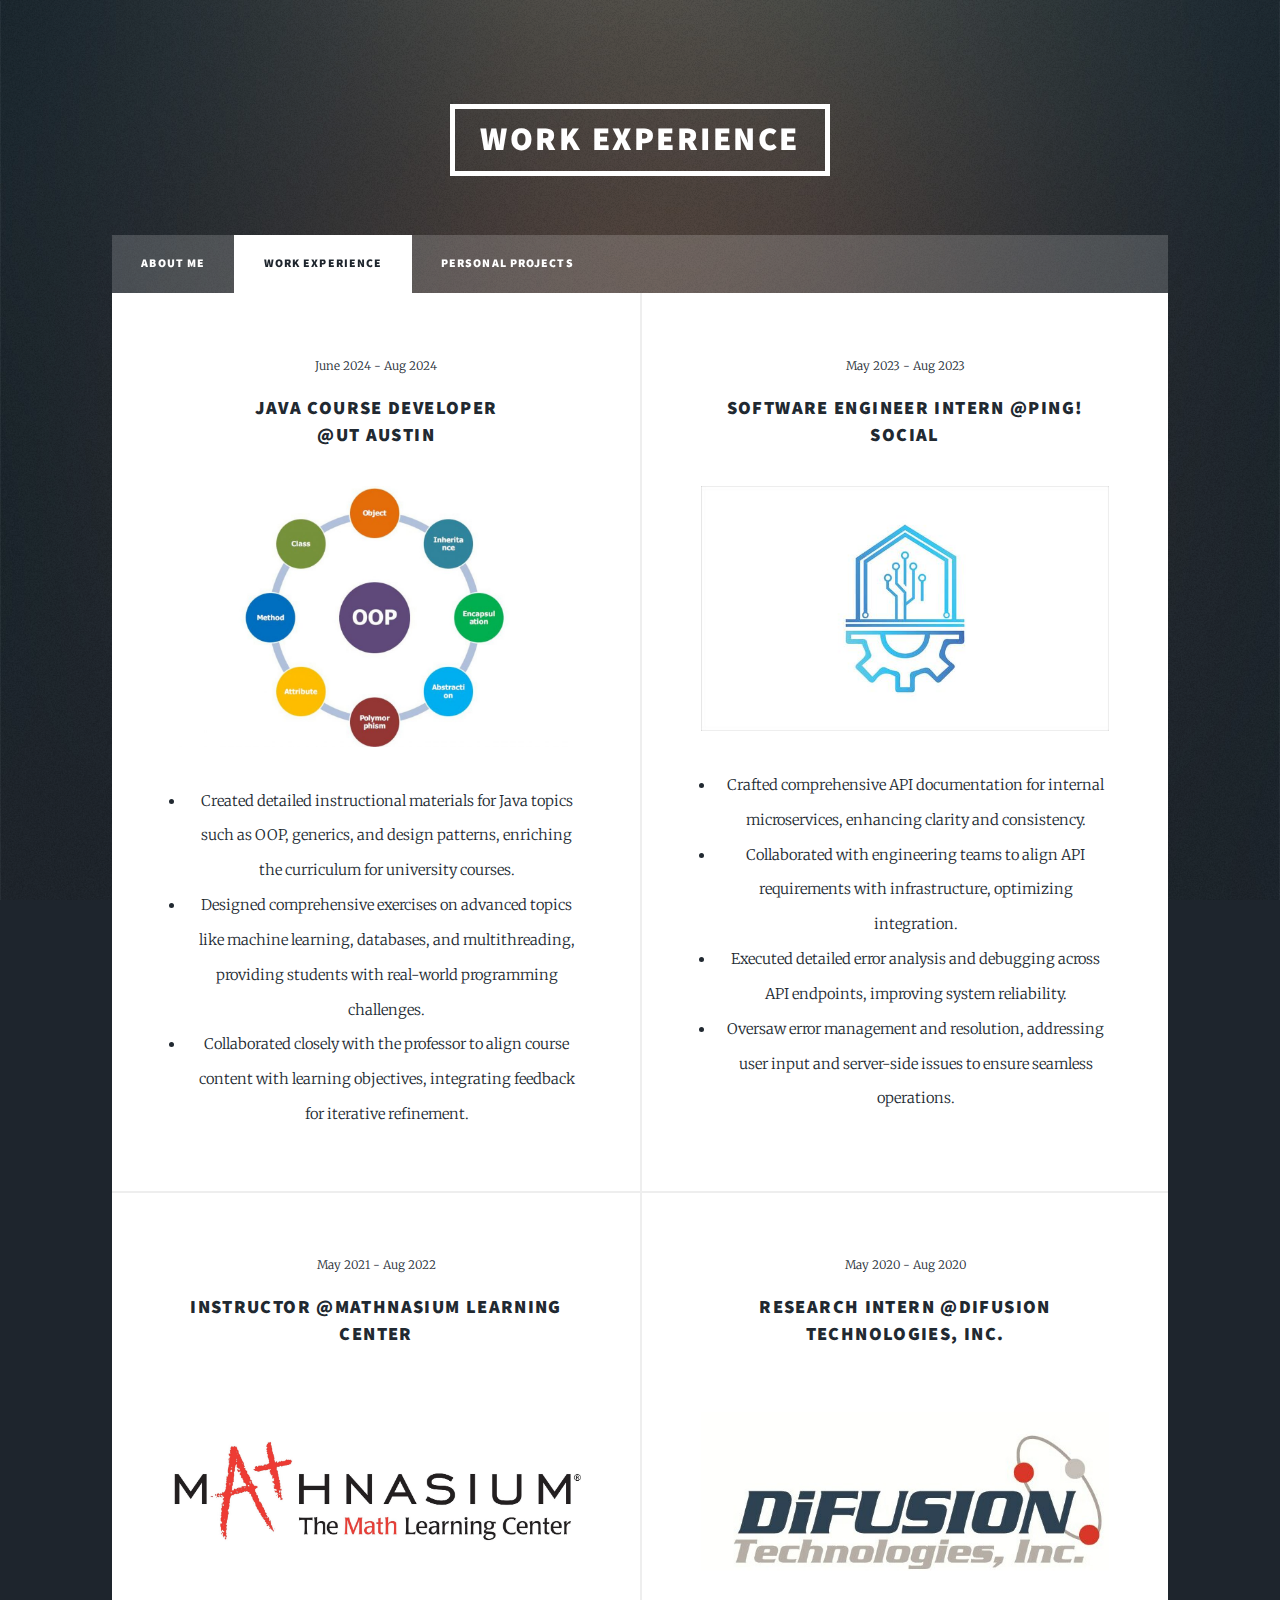
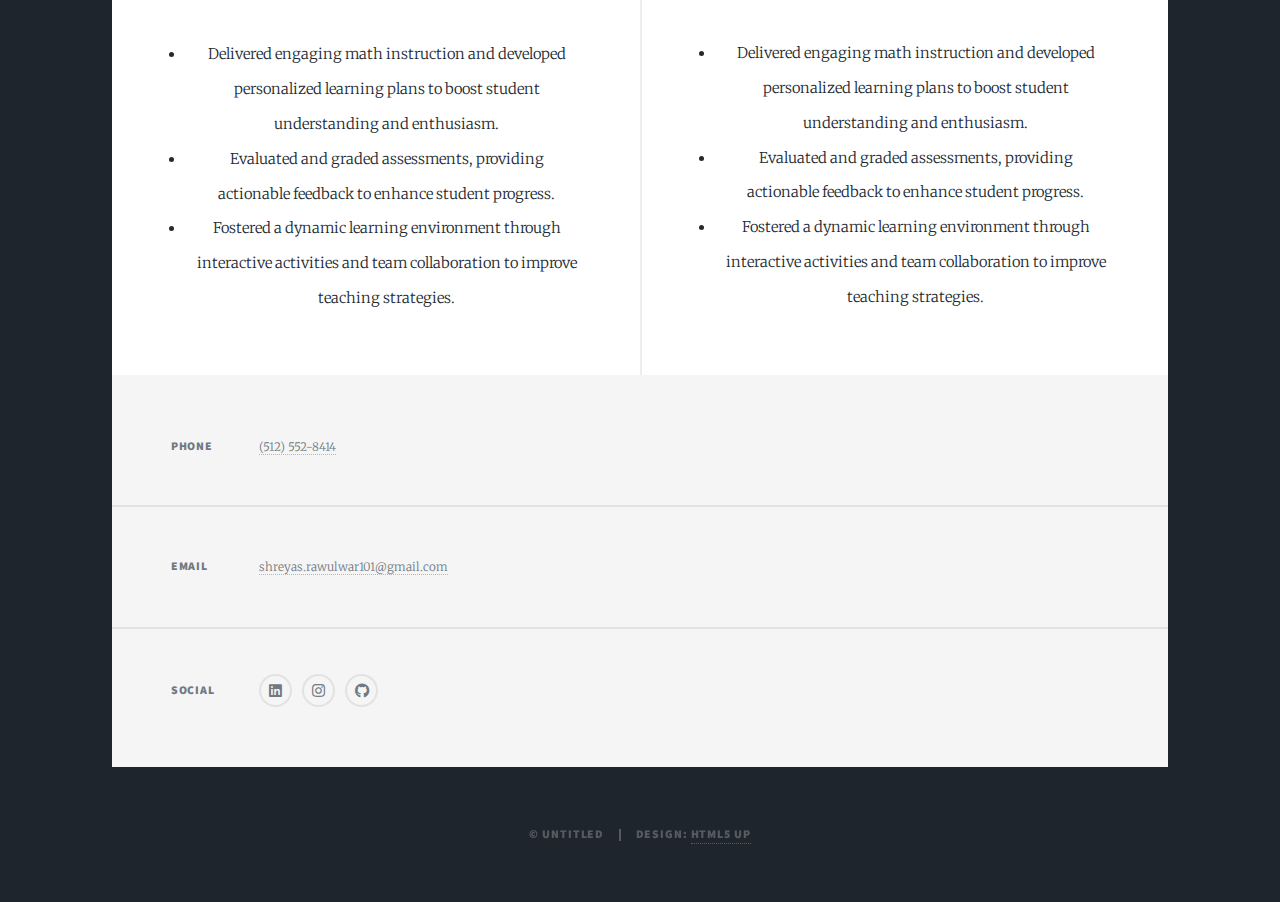
==== generic.html @ 3c46ee95 "Add files via upload" ====
<!DOCTYPE HTML>
<!--
	Massively by HTML5 UP
	html5up.net | @ajlkn
	Free for personal and commercial use under the CCA 3.0 license (html5up.net/license)
-->
<html>
	<head>
		<title>Shreyas Rawulwar's Portfolio</title>
		<meta charset="utf-8" />
		<meta name="viewport" content="width=device-width, initial-scale=1, user-scalable=no" />
		<link rel="stylesheet" href="assets/css/main.css" />
		<noscript><link rel="stylesheet" href="assets/css/noscript.css" /></noscript>
	</head>
	<body class="is-preload">

		<!-- Wrapper -->
			<div id="wrapper" class="fade-in">

				<!-- Header -->
					<header id="header">
						<a href="generic.html" class="logo">Work Experience</a>
					</header>

				<!-- Nav -->
					<nav id="nav">
						<ul class="links">
							<li><a href="index.html">About Me</a></li>
							<li class="active"><a href="generic.html">Work Experience</a></li>
							<li><a href="elements.html">Personal Projects</a></li>
						</ul>
					</nav>

				<!-- Main -->
					<div id="main">

						
							
						<!-- Posts -->
							<section class="posts">
								<article>
									<header>
										<span class="date">June 2024 - Aug 2024</span>
										<h3><a href="#">Java Course Developer<br />
										@UT Austin</a></h2>
									</header>
									<a href="#" class="image fit"><img src="images/java_course_developer.jpg" alt="" /></a>
									<ul>
										<li>Created detailed instructional materials for Java topics such as OOP, generics, and design patterns, enriching the curriculum for university courses.</li>
										<li>Designed comprehensive exercises on advanced topics like machine learning, databases, and multithreading, providing students with real-world programming challenges.</li>
										<li>Collaborated closely with the professor to align course content with learning objectives, integrating feedback for iterative refinement.</li>
									</ul>
								</article>
								<article>
									<header>
										<span class="date">May 2023 - Aug 2023</span>
										<h3><a href="#">Software Engineer Intern @Ping! Social</a></h2>
									</header>
									<a href="#" class="image fit"><img src="images/ping.jpg" alt="" /></a>
									<ul>
										<li>Crafted comprehensive API documentation for internal microservices, enhancing clarity and consistency.</li>
										<li>Collaborated with engineering teams to align API requirements with infrastructure, optimizing integration.</li>
										<li>Executed detailed error analysis and debugging across API endpoints, improving system reliability.</li>
										<li>Oversaw error management and resolution, addressing user input and server-side issues to ensure seamless operations.</li>
									</ul>
								</article>
								<article>
									<header>
										<span class="date">May 2021 - Aug 2022</span>
										<h3><a href="#">Instructor @Mathnasium Learning Center</a></h2>
									</header>
									<a href="#" class="image fit"><img src="images/mathnasium.jpg" alt="" /></a>
									<ul>
										<li>Delivered engaging math instruction and developed personalized learning plans to boost student understanding and enthusiasm.</li>
										<li>Evaluated and graded assessments, providing actionable feedback to enhance student progress.</li>
										<li>Fostered a dynamic learning environment through interactive activities and team collaboration to improve teaching strategies.</li>
									</ul>
								</article>
								<article>
									<header>
										<span class="date">May 2020 - Aug 2020</span>
										<h3><a href="#">Research Intern @DiFusion Technologies, Inc.</a></h2>
									</header>
									<a href="#" class="image fit"><img src="images/difusion.jpg" alt="" /></a>
									<ul>
										<li>Delivered engaging math instruction and developed personalized learning plans to boost student understanding and enthusiasm.</li>
										<li>Evaluated and graded assessments, providing actionable feedback to enhance student progress.</li>
										<li>Fostered a dynamic learning environment through interactive activities and team collaboration to improve teaching strategies.</li>
									</ul>
								</article>
							</section>
					</div>

				<!-- Footer -->
					<footer id="footer">
						<section class="split contact">
							<section>
								<h3>Phone</h3>
								<p><a href="#">(512) 552-8414</a></p>
							</section>
							<section>
								<h3>Email</h3>
								<p><a href="#">shreyas.rawulwar101@gmail.com</a></p>
							</section>
							<section>
								<h3>Social</h3>
								<ul class="icons alt">
									<li><a href="https://www.linkedin.com/in/shreyas-rawulwar/" class="icon brands alt fa-linkedin"><span class="label">Twitter</span></a></li>
									<li><a href="https://www.instagram.com/shreyasrawulwar/" class="icon brands alt fa-instagram"><span class="label">Instagram</span></a></li>
									<li><a href="https://github.com/Srawulwar101" class="icon brands alt fa-github"><span class="label">GitHub</span></a></li>
								</ul>
							</section>
						</section>
					</footer>

				<!-- Copyright -->
					<div id="copyright">
						<ul><li>&copy; Untitled</li><li>Design: <a href="https://html5up.net">HTML5 UP</a></li></ul>
					</div>

			</div>

		<!-- Scripts -->
			<script src="assets/js/jquery.min.js"></script>
			<script src="assets/js/jquery.scrollex.min.js"></script>
			<script src="assets/js/jquery.scrolly.min.js"></script>
			<script src="assets/js/browser.min.js"></script>
			<script src="assets/js/breakpoints.min.js"></script>
			<script src="assets/js/util.js"></script>
			<script src="assets/js/main.js"></script>

	</body>
</html>
---- assets/css/main.css ----
@import url(fontawesome-all.min.css);
@import url("https://fonts.googleapis.com/css?family=Merriweather:300,700,300italic,700italic|Source+Sans+Pro:900");

/*
	Massively by HTML5 UP
	html5up.net | @ajlkn
	Free for personal and commercial use under the CCA 3.0 license (html5up.net/license)
*/

html, body, div, span, applet, object,
iframe, h1, h2, h3, h4, h5, h6, p, blockquote,
pre, a, abbr, acronym, address, big, cite,
code, del, dfn, em, img, ins, kbd, q, s, samp,
small, strike, strong, sub, sup, tt, var, b,
u, i, center, dl, dt, dd, ol, ul, li, fieldset,
form, label, legend, table, caption, tbody,
tfoot, thead, tr, th, td, article, aside,
canvas, details, embed, figure, figcaption,
footer, header, hgroup, menu, nav, output, ruby,
section, summary, time, mark, audio, video {
	margin: 0;
	padding: 0;
	border: 0;
	font-size: 100%;
	font: inherit;
	vertical-align: baseline;}

article, aside, details, figcaption, figure,
footer, header, hgroup, menu, nav, section {
	display: block;}

body {
	line-height: 1;
}

ol, ul {
	list-style: none;
}

blockquote, q {
	quotes: none;
}

	blockquote:before, blockquote:after, q:before, q:after {
		content: '';
		content: none;
	}

table {
	border-collapse: collapse;
	border-spacing: 0;
}

body {
	-webkit-text-size-adjust: none;
}

mark {
	background-color: transparent;
	color: inherit;
}

input::-moz-focus-inner {
	border: 0;
	padding: 0;
}

input, select, textarea {
	-moz-appearance: none;
	-webkit-appearance: none;
	-ms-appearance: none;
	appearance: none;
}

/* Basic */

	@-ms-viewport {
		width: device-width;
	}

	body {
		-ms-overflow-style: scrollbar;
	}

	@media screen and (max-width: 480px) {

		html, body {
			min-width: 320px;
		}

	}

	html {
		box-sizing: border-box;
	}

	*, *:before, *:after {
		box-sizing: inherit;
	}

	body {
		background-color: #1e252d;
	}

		body.is-preload *, body.is-preload *:before, body.is-preload *:after {
			-moz-animation: none !important;
			-webkit-animation: none !important;
			-ms-animation: none !important;
			animation: none !important;
			-moz-transition: none !important;
			-webkit-transition: none !important;
			-ms-transition: none !important;
			transition: none !important;
		}

/* Type */

	html {
		font-size: 16pt;
	}

		@media screen and (max-width: 1680px) {

			html {
				font-size: 12pt;
			}

		}

		@media screen and (max-width: 1280px) {

			html {
				font-size: 11pt;
			}

		}

		@media screen and (max-width: 360px) {

			html {
				font-size: 10pt;
			}

		}

	body {
		color: #212931;
	}

	body, input, select, textarea {
		font-family: "Merriweather", Georgia, serif;
		font-weight: 300;
		font-size: 1rem;
		line-height: 2.375;
	}

	a {
		-moz-transition: color 0.2s ease-in-out, background-color 0.2s ease-in-out, border-color 0.2s ease-in-out, box-shadow 0.2s ease-in-out;
		-webkit-transition: color 0.2s ease-in-out, background-color 0.2s ease-in-out, border-color 0.2s ease-in-out, box-shadow 0.2s ease-in-out;
		-ms-transition: color 0.2s ease-in-out, background-color 0.2s ease-in-out, border-color 0.2s ease-in-out, box-shadow 0.2s ease-in-out;
		transition: color 0.2s ease-in-out, background-color 0.2s ease-in-out, border-color 0.2s ease-in-out, box-shadow 0.2s ease-in-out;
		border-bottom: dotted 1px;
		text-decoration: none;
	}

		a:hover {
			border-bottom-color: transparent;
		}

	strong, b {
		font-weight: 600;
	}

	em, i {
		font-style: italic;
	}

	p {
		text-align: justify;
		margin: 0 0 2rem 0;
	}

	h1, h2, h3, h4, h5, h6 {
		font-family: "Source Sans Pro", Helvetica, sans-serif;
		font-weight: 900;
		line-height: 1.5;
		letter-spacing: 0.075em;
		text-transform: uppercase;
		margin: 0 0 1rem 0;
	}

		h1 a, h2 a, h3 a, h4 a, h5 a, h6 a {
			border-bottom: 0;
			color: inherit;
			text-decoration: none;
		}

	h1 {
		font-size: 4rem;
		line-height: 1.1;
		margin: 0 0 2rem 0;
	}

	h2 {
		font-size: 1.75rem;
		line-height: 1.3;
		margin: 0 0 1.5rem 0;
	}
	
	article > .jinjun {
		font-size: 100rem;
		line-height: 1.3;
		margin: 0 0 1.5rem 0;
	}

	h3 {
		font-size: 1.25rem;
		margin: 0 0 1.5rem 0;
	}

	h4 {
		font-size: 1rem;
	}

	h5 {
		font-size: 0.9rem;
	}

	h6 {
		font-size: 0.8rem;
	}

	sub {
		font-size: 0.8rem;
		position: relative;
		top: 0.5rem;
	}

	sup {
		font-size: 0.8rem;
		position: relative;
		top: -0.5rem;
	}

	blockquote {
		border-left: solid 4px;
		font-style: italic;
		margin: 0 0 2rem 0;
		padding: 0.5rem 0 0.5rem 2rem;
	}

	code {
		border: solid 2px;
		font-family: "Courier New", monospace;
		font-size: 0.9rem;
		margin: 0 0.25rem;
		padding: 0.25rem 0.65rem;
	}

	pre {
		-webkit-overflow-scrolling: touch;
		font-family: "Courier New", monospace;
		font-size: 0.9rem;
		margin: 0 0 2rem 0;
	}

		pre code {
			display: block;
			line-height: 1.75;
			padding: 1rem 1.5rem;
			overflow-x: auto;
		}

	hr {
		border: 0;
		border-bottom: solid 2px;
		margin: 3rem 0;
	}

		hr.major {
			margin: 5rem 0;
		}

	.align-left {
		text-align: left;
	}

	.align-center {
		text-align: center;
	}

	.align-right {
		text-align: right;
	}

	input, select, textarea {
		color: #212931;
	}

	a {
		color: #212931;
		border-bottom-color: rgba(33, 41, 49, 0.5);
	}

		a:hover {
			border-bottom-color: transparent;
			color: #18bfef !important;
		}

	strong, b {
		color: #212931;
	}

	h1, h2, h3, h4, h5, h6 {
		color: #212931;
	}

	blockquote {
		border-left-color: #eeeeee;
	}

	code {
		background: rgba(220, 220, 220, 0.25);
		border-color: #eeeeee;
	}

	hr {
		border-bottom-color: #eeeeee;
	}

/* Row */

	.row {
		display: flex;
		flex-wrap: wrap;
		box-sizing: border-box;
		align-items: stretch;
	}

		.row > * {
			box-sizing: border-box;
		}

		.row.gtr-uniform > * > :last-child {
			margin-bottom: 0;
		}

		.row.aln-left {
			justify-content: flex-start;
		}

		.row.aln-center {
			justify-content: center;
		}

		.row.aln-right {
			justify-content: flex-end;
		}

		.row.aln-top {
			align-items: flex-start;
		}

		.row.aln-middle {
			align-items: center;
		}

		.row.aln-bottom {
			align-items: flex-end;
		}

		.row > .imp {
			order: -1;
		}

		.row > .col-1 {
			width: 8.33333%;
		}

		.row > .off-1 {
			margin-left: 8.33333%;
		}

		.row > .col-2 {
			width: 16.66667%;
		}

		.row > .off-2 {
			margin-left: 16.66667%;
		}

		.row > .col-3 {
			width: 25%;
		}

		.row > .off-3 {
			margin-left: 25%;
		}

		.row > .col-4 {
			width: 33.33333%;
		}

		.row > .off-4 {
			margin-left: 33.33333%;
		}

		.row > .col-5 {
			width: 41.66667%;
		}

		.row > .off-5 {
			margin-left: 41.66667%;
		}

		.row > .col-6 {
			width: 50%;
		}

		.row > .off-6 {
			margin-left: 50%;
		}

		.row > .col-7 {
			width: 58.33333%;
		}

		.row > .off-7 {
			margin-left: 58.33333%;
		}

		.row > .col-8 {
			width: 66.66667%;
		}

		.row > .off-8 {
			margin-left: 66.66667%;
		}

		.row > .col-9 {
			width: 75%;
		}

		.row > .off-9 {
			margin-left: 75%;
		}

		.row > .col-10 {
			width: 83.33333%;
		}

		.row > .off-10 {
			margin-left: 83.33333%;
		}

		.row > .col-11 {
			width: 91.66667%;
		}

		.row > .off-11 {
			margin-left: 91.66667%;
		}

		.row > .col-12 {
			width: 100%;
		}

		.row > .off-12 {
			margin-left: 100%;
		}

		.row.gtr-0 {
			margin-top: 0;
			margin-left: 0rem;
		}

			.row.gtr-0 > * {
				padding: 0 0 0 0rem;
			}

			.row.gtr-0.gtr-uniform {
				margin-top: 0rem;
			}

				.row.gtr-0.gtr-uniform > * {
					padding-top: 0rem;
				}

		.row.gtr-25 {
			margin-top: 0;
			margin-left: -0.375rem;
		}

			.row.gtr-25 > * {
				padding: 0 0 0 0.375rem;
			}

			.row.gtr-25.gtr-uniform {
				margin-top: -0.375rem;
			}

				.row.gtr-25.gtr-uniform > * {
					padding-top: 0.375rem;
				}

		.row.gtr-50 {
			margin-top: 0;
			margin-left: -0.75rem;
		}

			.row.gtr-50 > * {
				padding: 0 0 0 0.75rem;
			}

			.row.gtr-50.gtr-uniform {
				margin-top: -0.75rem;
			}

				.row.gtr-50.gtr-uniform > * {
					padding-top: 0.75rem;
				}

		.row {
			margin-top: 0;
			margin-left: -1.5rem;
		}

			.row > * {
				padding: 0 0 0 1.5rem;
			}

			.row.gtr-uniform {
				margin-top: -1.5rem;
			}

				.row.gtr-uniform > * {
					padding-top: 1.5rem;
				}

		.row.gtr-150 {
			margin-top: 0;
			margin-left: -2.25rem;
		}

			.row.gtr-150 > * {
				padding: 0 0 0 2.25rem;
			}

			.row.gtr-150.gtr-uniform {
				margin-top: -2.25rem;
			}

				.row.gtr-150.gtr-uniform > * {
					padding-top: 2.25rem;
				}

		.row.gtr-200 {
			margin-top: 0;
			margin-left: -3rem;
		}

			.row.gtr-200 > * {
				padding: 0 0 0 3rem;
			}

			.row.gtr-200.gtr-uniform {
				margin-top: -3rem;
			}

				.row.gtr-200.gtr-uniform > * {
					padding-top: 3rem;
				}

		@media screen and (max-width: 1680px) {

			.row {
				display: flex;
				flex-wrap: wrap;
				box-sizing: border-box;
				align-items: stretch;
			}

				.row > * {
					box-sizing: border-box;
				}

				.row.gtr-uniform > * > :last-child {
					margin-bottom: 0;
				}

				.row.aln-left {
					justify-content: flex-start;
				}

				.row.aln-center {
					justify-content: center;
				}

				.row.aln-right {
					justify-content: flex-end;
				}

				.row.aln-top {
					align-items: flex-start;
				}

				.row.aln-middle {
					align-items: center;
				}

				.row.aln-bottom {
					align-items: flex-end;
				}

				.row > .imp-xlarge {
					order: -1;
				}

				.row > .col-1-xlarge {
					width: 8.33333%;
				}

				.row > .off-1-xlarge {
					margin-left: 8.33333%;
				}

				.row > .col-2-xlarge {
					width: 16.66667%;
				}

				.row > .off-2-xlarge {
					margin-left: 16.66667%;
				}

				.row > .col-3-xlarge {
					width: 25%;
				}

				.row > .off-3-xlarge {
					margin-left: 25%;
				}

				.row > .col-4-xlarge {
					width: 33.33333%;
				}

				.row > .off-4-xlarge {
					margin-left: 33.33333%;
				}

				.row > .col-5-xlarge {
					width: 41.66667%;
				}

				.row > .off-5-xlarge {
					margin-left: 41.66667%;
				}

				.row > .col-6-xlarge {
					width: 50%;
				}

				.row > .off-6-xlarge {
					margin-left: 50%;
				}

				.row > .col-7-xlarge {
					width: 58.33333%;
				}

				.row > .off-7-xlarge {
					margin-left: 58.33333%;
				}

				.row > .col-8-xlarge {
					width: 66.66667%;
				}

				.row > .off-8-xlarge {
					margin-left: 66.66667%;
				}

				.row > .col-9-xlarge {
					width: 75%;
				}

				.row > .off-9-xlarge {
					margin-left: 75%;
				}

				.row > .col-10-xlarge {
					width: 83.33333%;
				}

				.row > .off-10-xlarge {
					margin-left: 83.33333%;
				}

				.row > .col-11-xlarge {
					width: 91.66667%;
				}

				.row > .off-11-xlarge {
					margin-left: 91.66667%;
				}

				.row > .col-12-xlarge {
					width: 100%;
				}

				.row > .off-12-xlarge {
					margin-left: 100%;
				}

				.row.gtr-0 {
					margin-top: 0;
					margin-left: 0rem;
				}

					.row.gtr-0 > * {
						padding: 0 0 0 0rem;
					}

					.row.gtr-0.gtr-uniform {
						margin-top: 0rem;
					}

						.row.gtr-0.gtr-uniform > * {
							padding-top: 0rem;
						}

				.row.gtr-25 {
					margin-top: 0;
					margin-left: -0.375rem;
				}

					.row.gtr-25 > * {
						padding: 0 0 0 0.375rem;
					}

					.row.gtr-25.gtr-uniform {
						margin-top: -0.375rem;
					}

						.row.gtr-25.gtr-uniform > * {
							padding-top: 0.375rem;
						}

				.row.gtr-50 {
					margin-top: 0;
					margin-left: -0.75rem;
				}

					.row.gtr-50 > * {
						padding: 0 0 0 0.75rem;
					}

					.row.gtr-50.gtr-uniform {
						margin-top: -0.75rem;
					}

						.row.gtr-50.gtr-uniform > * {
							padding-top: 0.75rem;
						}

				.row {
					margin-top: 0;
					margin-left: -1.5rem;
				}

					.row > * {
						padding: 0 0 0 1.5rem;
					}

					.row.gtr-uniform {
						margin-top: -1.5rem;
					}

						.row.gtr-uniform > * {
							padding-top: 1.5rem;
						}

				.row.gtr-150 {
					margin-top: 0;
					margin-left: -2.25rem;
				}

					.row.gtr-150 > * {
						padding: 0 0 0 2.25rem;
					}

					.row.gtr-150.gtr-uniform {
						margin-top: -2.25rem;
					}

						.row.gtr-150.gtr-uniform > * {
							padding-top: 2.25rem;
						}

				.row.gtr-200 {
					margin-top: 0;
					margin-left: -3rem;
				}

					.row.gtr-200 > * {
						padding: 0 0 0 3rem;
					}

					.row.gtr-200.gtr-uniform {
						margin-top: -3rem;
					}

						.row.gtr-200.gtr-uniform > * {
							padding-top: 3rem;
						}

		}

		@media screen and (max-width: 1280px) {

			.row {
				display: flex;
				flex-wrap: wrap;
				box-sizing: border-box;
				align-items: stretch;
			}

				.row > * {
					box-sizing: border-box;
				}

				.row.gtr-uniform > * > :last-child {
					margin-bottom: 0;
				}

				.row.aln-left {
					justify-content: flex-start;
				}

				.row.aln-center {
					justify-content: center;
				}

				.row.aln-right {
					justify-content: flex-end;
				}

				.row.aln-top {
					align-items: flex-start;
				}

				.row.aln-middle {
					align-items: center;
				}

				.row.aln-bottom {
					align-items: flex-end;
				}

				.row > .imp-large {
					order: -1;
				}

				.row > .col-1-large {
					width: 8.33333%;
				}

				.row > .off-1-large {
					margin-left: 8.33333%;
				}

				.row > .col-2-large {
					width: 16.66667%;
				}

				.row > .off-2-large {
					margin-left: 16.66667%;
				}

				.row > .col-3-large {
					width: 25%;
				}

				.row > .off-3-large {
					margin-left: 25%;
				}

				.row > .col-4-large {
					width: 33.33333%;
				}

				.row > .off-4-large {
					margin-left: 33.33333%;
				}

				.row > .col-5-large {
					width: 41.66667%;
				}

				.row > .off-5-large {
					margin-left: 41.66667%;
				}

				.row > .col-6-large {
					width: 50%;
				}

				.row > .off-6-large {
					margin-left: 50%;
				}

				.row > .col-7-large {
					width: 58.33333%;
				}

				.row > .off-7-large {
					margin-left: 58.33333%;
				}

				.row > .col-8-large {
					width: 66.66667%;
				}

				.row > .off-8-large {
					margin-left: 66.66667%;
				}

				.row > .col-9-large {
					width: 75%;
				}

				.row > .off-9-large {
					margin-left: 75%;
				}

				.row > .col-10-large {
					width: 83.33333%;
				}

				.row > .off-10-large {
					margin-left: 83.33333%;
				}

				.row > .col-11-large {
					width: 91.66667%;
				}

				.row > .off-11-large {
					margin-left: 91.66667%;
				}

				.row > .col-12-large {
					width: 100%;
				}

				.row > .off-12-large {
					margin-left: 100%;
				}

				.row.gtr-0 {
					margin-top: 0;
					margin-left: 0rem;
				}

					.row.gtr-0 > * {
						padding: 0 0 0 0rem;
					}

					.row.gtr-0.gtr-uniform {
						margin-top: 0rem;
					}

						.row.gtr-0.gtr-uniform > * {
							padding-top: 0rem;
						}

				.row.gtr-25 {
					margin-top: 0;
					margin-left: -0.375rem;
				}

					.row.gtr-25 > * {
						padding: 0 0 0 0.375rem;
					}

					.row.gtr-25.gtr-uniform {
						margin-top: -0.375rem;
					}

						.row.gtr-25.gtr-uniform > * {
							padding-top: 0.375rem;
						}

				.row.gtr-50 {
					margin-top: 0;
					margin-left: -0.75rem;
				}

					.row.gtr-50 > * {
						padding: 0 0 0 0.75rem;
					}

					.row.gtr-50.gtr-uniform {
						margin-top: -0.75rem;
					}

						.row.gtr-50.gtr-uniform > * {
							padding-top: 0.75rem;
						}

				.row {
					margin-top: 0;
					margin-left: -1.5rem;
				}

					.row > * {
						padding: 0 0 0 1.5rem;
					}

					.row.gtr-uniform {
						margin-top: -1.5rem;
					}

						.row.gtr-uniform > * {
							padding-top: 1.5rem;
						}

				.row.gtr-150 {
					margin-top: 0;
					margin-left: -2.25rem;
				}

					.row.gtr-150 > * {
						padding: 0 0 0 2.25rem;
					}

					.row.gtr-150.gtr-uniform {
						margin-top: -2.25rem;
					}

						.row.gtr-150.gtr-uniform > * {
							padding-top: 2.25rem;
						}

				.row.gtr-200 {
					margin-top: 0;
					margin-left: -3rem;
				}

					.row.gtr-200 > * {
						padding: 0 0 0 3rem;
					}

					.row.gtr-200.gtr-uniform {
						margin-top: -3rem;
					}

						.row.gtr-200.gtr-uniform > * {
							padding-top: 3rem;
						}

		}

		@media screen and (max-width: 980px) {

			.row {
				display: flex;
				flex-wrap: wrap;
				box-sizing: border-box;
				align-items: stretch;
			}

				.row > * {
					box-sizing: border-box;
				}

				.row.gtr-uniform > * > :last-child {
					margin-bottom: 0;
				}

				.row.aln-left {
					justify-content: flex-start;
				}

				.row.aln-center {
					justify-content: center;
				}

				.row.aln-right {
					justify-content: flex-end;
				}

				.row.aln-top {
					align-items: flex-start;
				}

				.row.aln-middle {
					align-items: center;
				}

				.row.aln-bottom {
					align-items: flex-end;
				}

				.row > .imp-medium {
					order: -1;
				}

				.row > .col-1-medium {
					width: 8.33333%;
				}

				.row > .off-1-medium {
					margin-left: 8.33333%;
				}

				.row > .col-2-medium {
					width: 16.66667%;
				}

				.row > .off-2-medium {
					margin-left: 16.66667%;
				}

				.row > .col-3-medium {
					width: 25%;
				}

				.row > .off-3-medium {
					margin-left: 25%;
				}

				.row > .col-4-medium {
					width: 33.33333%;
				}

				.row > .off-4-medium {
					margin-left: 33.33333%;
				}

				.row > .col-5-medium {
					width: 41.66667%;
				}

				.row > .off-5-medium {
					margin-left: 41.66667%;
				}

				.row > .col-6-medium {
					width: 50%;
				}

				.row > .off-6-medium {
					margin-left: 50%;
				}

				.row > .col-7-medium {
					width: 58.33333%;
				}

				.row > .off-7-medium {
					margin-left: 58.33333%;
				}

				.row > .col-8-medium {
					width: 66.66667%;
				}

				.row > .off-8-medium {
					margin-left: 66.66667%;
				}

				.row > .col-9-medium {
					width: 75%;
				}

				.row > .off-9-medium {
					margin-left: 75%;
				}

				.row > .col-10-medium {
					width: 83.33333%;
				}

				.row > .off-10-medium {
					margin-left: 83.33333%;
				}

				.row > .col-11-medium {
					width: 91.66667%;
				}

				.row > .off-11-medium {
					margin-left: 91.66667%;
				}

				.row > .col-12-medium {
					width: 100%;
				}

				.row > .off-12-medium {
					margin-left: 100%;
				}

				.row.gtr-0 {
					margin-top: 0;
					margin-left: 0rem;
				}

					.row.gtr-0 > * {
						padding: 0 0 0 0rem;
					}

					.row.gtr-0.gtr-uniform {
						margin-top: 0rem;
					}

						.row.gtr-0.gtr-uniform > * {
							padding-top: 0rem;
						}

				.row.gtr-25 {
					margin-top: 0;
					margin-left: -0.375rem;
				}

					.row.gtr-25 > * {
						padding: 0 0 0 0.375rem;
					}

					.row.gtr-25.gtr-uniform {
						margin-top: -0.375rem;
					}

						.row.gtr-25.gtr-uniform > * {
							padding-top: 0.375rem;
						}

				.row.gtr-50 {
					margin-top: 0;
					margin-left: -0.75rem;
				}

					.row.gtr-50 > * {
						padding: 0 0 0 0.75rem;
					}

					.row.gtr-50.gtr-uniform {
						margin-top: -0.75rem;
					}

						.row.gtr-50.gtr-uniform > * {
							padding-top: 0.75rem;
						}

				.row {
					margin-top: 0;
					margin-left: -1.5rem;
				}

					.row > * {
						padding: 0 0 0 1.5rem;
					}

					.row.gtr-uniform {
						margin-top: -1.5rem;
					}

						.row.gtr-uniform > * {
							padding-top: 1.5rem;
						}

				.row.gtr-150 {
					margin-top: 0;
					margin-left: -2.25rem;
				}

					.row.gtr-150 > * {
						padding: 0 0 0 2.25rem;
					}

					.row.gtr-150.gtr-uniform {
						margin-top: -2.25rem;
					}

						.row.gtr-150.gtr-uniform > * {
							padding-top: 2.25rem;
						}

				.row.gtr-200 {
					margin-top: 0;
					margin-left: -3rem;
				}

					.row.gtr-200 > * {
						padding: 0 0 0 3rem;
					}

					.row.gtr-200.gtr-uniform {
						margin-top: -3rem;
					}

						.row.gtr-200.gtr-uniform > * {
							padding-top: 3rem;
						}

		}

		@media screen and (max-width: 736px) {

			.row {
				display: flex;
				flex-wrap: wrap;
				box-sizing: border-box;
				align-items: stretch;
			}

				.row > * {
					box-sizing: border-box;
				}

				.row.gtr-uniform > * > :last-child {
					margin-bottom: 0;
				}

				.row.aln-left {
					justify-content: flex-start;
				}

				.row.aln-center {
					justify-content: center;
				}

				.row.aln-right {
					justify-content: flex-end;
				}

				.row.aln-top {
					align-items: flex-start;
				}

				.row.aln-middle {
					align-items: center;
				}

				.row.aln-bottom {
					align-items: flex-end;
				}

				.row > .imp-small {
					order: -1;
				}

				.row > .col-1-small {
					width: 8.33333%;
				}

				.row > .off-1-small {
					margin-left: 8.33333%;
				}

				.row > .col-2-small {
					width: 16.66667%;
				}

				.row > .off-2-small {
					margin-left: 16.66667%;
				}

				.row > .col-3-small {
					width: 25%;
				}

				.row > .off-3-small {
					margin-left: 25%;
				}

				.row > .col-4-small {
					width: 33.33333%;
				}

				.row > .off-4-small {
					margin-left: 33.33333%;
				}

				.row > .col-5-small {
					width: 41.66667%;
				}

				.row > .off-5-small {
					margin-left: 41.66667%;
				}

				.row > .col-6-small {
					width: 50%;
				}

				.row > .off-6-small {
					margin-left: 50%;
				}

				.row > .col-7-small {
					width: 58.33333%;
				}

				.row > .off-7-small {
					margin-left: 58.33333%;
				}

				.row > .col-8-small {
					width: 66.66667%;
				}

				.row > .off-8-small {
					margin-left: 66.66667%;
				}

				.row > .col-9-small {
					width: 75%;
				}

				.row > .off-9-small {
					margin-left: 75%;
				}

				.row > .col-10-small {
					width: 83.33333%;
				}

				.row > .off-10-small {
					margin-left: 83.33333%;
				}

				.row > .col-11-small {
					width: 91.66667%;
				}

				.row > .off-11-small {
					margin-left: 91.66667%;
				}

				.row > .col-12-small {
					width: 100%;
				}

				.row > .off-12-small {
					margin-left: 100%;
				}

				.row.gtr-0 {
					margin-top: 0;
					margin-left: 0rem;
				}

					.row.gtr-0 > * {
						padding: 0 0 0 0rem;
					}

					.row.gtr-0.gtr-uniform {
						margin-top: 0rem;
					}

						.row.gtr-0.gtr-uniform > * {
							padding-top: 0rem;
						}

				.row.gtr-25 {
					margin-top: 0;
					margin-left: -0.375rem;
				}

					.row.gtr-25 > * {
						padding: 0 0 0 0.375rem;
					}

					.row.gtr-25.gtr-uniform {
						margin-top: -0.375rem;
					}

						.row.gtr-25.gtr-uniform > * {
							padding-top: 0.375rem;
						}

				.row.gtr-50 {
					margin-top: 0;
					margin-left: -0.75rem;
				}

					.row.gtr-50 > * {
						padding: 0 0 0 0.75rem;
					}

					.row.gtr-50.gtr-uniform {
						margin-top: -0.75rem;
					}

						.row.gtr-50.gtr-uniform > * {
							padding-top: 0.75rem;
						}

				.row {
					margin-top: 0;
					margin-left: -1.5rem;
				}

					.row > * {
						padding: 0 0 0 1.5rem;
					}

					.row.gtr-uniform {
						margin-top: -1.5rem;
					}

						.row.gtr-uniform > * {
							padding-top: 1.5rem;
						}

				.row.gtr-150 {
					margin-top: 0;
					margin-left: -2.25rem;
				}

					.row.gtr-150 > * {
						padding: 0 0 0 2.25rem;
					}

					.row.gtr-150.gtr-uniform {
						margin-top: -2.25rem;
					}

						.row.gtr-150.gtr-uniform > * {
							padding-top: 2.25rem;
						}

				.row.gtr-200 {
					margin-top: 0;
					margin-left: -3rem;
				}

					.row.gtr-200 > * {
						padding: 0 0 0 3rem;
					}

					.row.gtr-200.gtr-uniform {
						margin-top: -3rem;
					}

						.row.gtr-200.gtr-uniform > * {
							padding-top: 3rem;
						}

		}

		@media screen and (max-width: 480px) {

			.row {
				display: flex;
				flex-wrap: wrap;
				box-sizing: border-box;
				align-items: stretch;
			}

				.row > * {
					box-sizing: border-box;
				}

				.row.gtr-uniform > * > :last-child {
					margin-bottom: 0;
				}

				.row.aln-left {
					justify-content: flex-start;
				}

				.row.aln-center {
					justify-content: center;
				}

				.row.aln-right {
					justify-content: flex-end;
				}

				.row.aln-top {
					align-items: flex-start;
				}

				.row.aln-middle {
					align-items: center;
				}

				.row.aln-bottom {
					align-items: flex-end;
				}

				.row > .imp-xsmall {
					order: -1;
				}

				.row > .col-1-xsmall {
					width: 8.33333%;
				}

				.row > .off-1-xsmall {
					margin-left: 8.33333%;
				}

				.row > .col-2-xsmall {
					width: 16.66667%;
				}

				.row > .off-2-xsmall {
					margin-left: 16.66667%;
				}

				.row > .col-3-xsmall {
					width: 25%;
				}

				.row > .off-3-xsmall {
					margin-left: 25%;
				}

				.row > .col-4-xsmall {
					width: 33.33333%;
				}

				.row > .off-4-xsmall {
					margin-left: 33.33333%;
				}

				.row > .col-5-xsmall {
					width: 41.66667%;
				}

				.row > .off-5-xsmall {
					margin-left: 41.66667%;
				}

				.row > .col-6-xsmall {
					width: 50%;
				}

				.row > .off-6-xsmall {
					margin-left: 50%;
				}

				.row > .col-7-xsmall {
					width: 58.33333%;
				}

				.row > .off-7-xsmall {
					margin-left: 58.33333%;
				}

				.row > .col-8-xsmall {
					width: 66.66667%;
				}

				.row > .off-8-xsmall {
					margin-left: 66.66667%;
				}

				.row > .col-9-xsmall {
					width: 75%;
				}

				.row > .off-9-xsmall {
					margin-left: 75%;
				}

				.row > .col-10-xsmall {
					width: 83.33333%;
				}

				.row > .off-10-xsmall {
					margin-left: 83.33333%;
				}

				.row > .col-11-xsmall {
					width: 91.66667%;
				}

				.row > .off-11-xsmall {
					margin-left: 91.66667%;
				}

				.row > .col-12-xsmall {
					width: 100%;
				}

				.row > .off-12-xsmall {
					margin-left: 100%;
				}

				.row.gtr-0 {
					margin-top: 0;
					margin-left: 0rem;
				}

					.row.gtr-0 > * {
						padding: 0 0 0 0rem;
					}

					.row.gtr-0.gtr-uniform {
						margin-top: 0rem;
					}

						.row.gtr-0.gtr-uniform > * {
							padding-top: 0rem;
						}

				.row.gtr-25 {
					margin-top: 0;
					margin-left: -0.375rem;
				}

					.row.gtr-25 > * {
						padding: 0 0 0 0.375rem;
					}

					.row.gtr-25.gtr-uniform {
						margin-top: -0.375rem;
					}

						.row.gtr-25.gtr-uniform > * {
							padding-top: 0.375rem;
						}

				.row.gtr-50 {
					margin-top: 0;
					margin-left: -0.75rem;
				}

					.row.gtr-50 > * {
						padding: 0 0 0 0.75rem;
					}

					.row.gtr-50.gtr-uniform {
						margin-top: -0.75rem;
					}

						.row.gtr-50.gtr-uniform > * {
							padding-top: 0.75rem;
						}

				.row {
					margin-top: 0;
					margin-left: -1.5rem;
				}

					.row > * {
						padding: 0 0 0 1.5rem;
					}

					.row.gtr-uniform {
						margin-top: -1.5rem;
					}

						.row.gtr-uniform > * {
							padding-top: 1.5rem;
						}

				.row.gtr-150 {
					margin-top: 0;
					margin-left: -2.25rem;
				}

					.row.gtr-150 > * {
						padding: 0 0 0 2.25rem;
					}

					.row.gtr-150.gtr-uniform {
						margin-top: -2.25rem;
					}

						.row.gtr-150.gtr-uniform > * {
							padding-top: 2.25rem;
						}

				.row.gtr-200 {
					margin-top: 0;
					margin-left: -3rem;
				}

					.row.gtr-200 > * {
						padding: 0 0 0 3rem;
					}

					.row.gtr-200.gtr-uniform {
						margin-top: -3rem;
					}

						.row.gtr-200.gtr-uniform > * {
							padding-top: 3rem;
						}

		}

		@media screen and (max-width: 360px) {

			.row {
				display: flex;
				flex-wrap: wrap;
				box-sizing: border-box;
				align-items: stretch;
			}

				.row > * {
					box-sizing: border-box;
				}

				.row.gtr-uniform > * > :last-child {
					margin-bottom: 0;
				}

				.row.aln-left {
					justify-content: flex-start;
				}

				.row.aln-center {
					justify-content: center;
				}

				.row.aln-right {
					justify-content: flex-end;
				}

				.row.aln-top {
					align-items: flex-start;
				}

				.row.aln-middle {
					align-items: center;
				}

				.row.aln-bottom {
					align-items: flex-end;
				}

				.row > .imp-xxsmall {
					order: -1;
				}

				.row > .col-1-xxsmall {
					width: 8.33333%;
				}

				.row > .off-1-xxsmall {
					margin-left: 8.33333%;
				}

				.row > .col-2-xxsmall {
					width: 16.66667%;
				}

				.row > .off-2-xxsmall {
					margin-left: 16.66667%;
				}

				.row > .col-3-xxsmall {
					width: 25%;
				}

				.row > .off-3-xxsmall {
					margin-left: 25%;
				}

				.row > .col-4-xxsmall {
					width: 33.33333%;
				}

				.row > .off-4-xxsmall {
					margin-left: 33.33333%;
				}

				.row > .col-5-xxsmall {
					width: 41.66667%;
				}

				.row > .off-5-xxsmall {
					margin-left: 41.66667%;
				}

				.row > .col-6-xxsmall {
					width: 50%;
				}

				.row > .off-6-xxsmall {
					margin-left: 50%;
				}

				.row > .col-7-xxsmall {
					width: 58.33333%;
				}

				.row > .off-7-xxsmall {
					margin-left: 58.33333%;
				}

				.row > .col-8-xxsmall {
					width: 66.66667%;
				}

				.row > .off-8-xxsmall {
					margin-left: 66.66667%;
				}

				.row > .col-9-xxsmall {
					width: 75%;
				}

				.row > .off-9-xxsmall {
					margin-left: 75%;
				}

				.row > .col-10-xxsmall {
					width: 83.33333%;
				}

				.row > .off-10-xxsmall {
					margin-left: 83.33333%;
				}

				.row > .col-11-xxsmall {
					width: 91.66667%;
				}

				.row > .off-11-xxsmall {
					margin-left: 91.66667%;
				}

				.row > .col-12-xxsmall {
					width: 100%;
				}

				.row > .off-12-xxsmall {
					margin-left: 100%;
				}

				.row.gtr-0 {
					margin-top: 0;
					margin-left: 0rem;
				}

					.row.gtr-0 > * {
						padding: 0 0 0 0rem;
					}

					.row.gtr-0.gtr-uniform {
						margin-top: 0rem;
					}

						.row.gtr-0.gtr-uniform > * {
							padding-top: 0rem;
						}

				.row.gtr-25 {
					margin-top: 0;
					margin-left: -0.375rem;
				}

					.row.gtr-25 > * {
						padding: 0 0 0 0.375rem;
					}

					.row.gtr-25.gtr-uniform {
						margin-top: -0.375rem;
					}

						.row.gtr-25.gtr-uniform > * {
							padding-top: 0.375rem;
						}

				.row.gtr-50 {
					margin-top: 0;
					margin-left: -0.75rem;
				}

					.row.gtr-50 > * {
						padding: 0 0 0 0.75rem;
					}

					.row.gtr-50.gtr-uniform {
						margin-top: -0.75rem;
					}

						.row.gtr-50.gtr-uniform > * {
							padding-top: 0.75rem;
						}

				.row {
					margin-top: 0;
					margin-left: -1.5rem;
				}

					.row > * {
						padding: 0 0 0 1.5rem;
					}

					.row.gtr-uniform {
						margin-top: -1.5rem;
					}

						.row.gtr-uniform > * {
							padding-top: 1.5rem;
						}

				.row.gtr-150 {
					margin-top: 0;
					margin-left: -2.25rem;
				}

					.row.gtr-150 > * {
						padding: 0 0 0 2.25rem;
					}

					.row.gtr-150.gtr-uniform {
						margin-top: -2.25rem;
					}

						.row.gtr-150.gtr-uniform > * {
							padding-top: 2.25rem;
						}

				.row.gtr-200 {
					margin-top: 0;
					margin-left: -3rem;
				}

					.row.gtr-200 > * {
						padding: 0 0 0 3rem;
					}

					.row.gtr-200.gtr-uniform {
						margin-top: -3rem;
					}

						.row.gtr-200.gtr-uniform > * {
							padding-top: 3rem;
						}

		}

/* Box */

	.box {
		border: solid 2px;
		margin-bottom: 2rem;
		padding: 1.5rem;
	}

		.box > :last-child,
		.box > :last-child > :last-child,
		.box > :last-child > :last-child > :last-child {
			margin-bottom: 0;
		}

		.box.alt {
			border: 0;
			border-radius: 0;
			padding: 0;
		}

	.box {
		border-color: #eeeeee;
	}

/* Button */

	input[type="submit"],
	input[type="reset"],
	input[type="button"],
	button,
	.button {
		-moz-appearance: none;
		-webkit-appearance: none;
		-ms-appearance: none;
		appearance: none;
		-moz-transition: background-color 0.2s ease-in-out, box-shadow 0.2s ease-in-out, color 0.2s ease-in-out;
		-webkit-transition: background-color 0.2s ease-in-out, box-shadow 0.2s ease-in-out, color 0.2s ease-in-out;
		-ms-transition: background-color 0.2s ease-in-out, box-shadow 0.2s ease-in-out, color 0.2s ease-in-out;
		transition: background-color 0.2s ease-in-out, box-shadow 0.2s ease-in-out, color 0.2s ease-in-out;
		border: 0;
		border-radius: 0;
		cursor: pointer;
		display: inline-block;
		font-family: "Source Sans Pro", Helvetica, sans-serif;
		font-size: 0.8rem;
		font-weight: 900;
		letter-spacing: 0.075em;
		height: 3rem;
		line-height: 3rem;
		padding: 0 2rem;
		text-align: center;
		text-decoration: none;
		text-transform: uppercase;
		white-space: nowrap;
	}

		input[type="submit"].icon:before,
		input[type="reset"].icon:before,
		input[type="button"].icon:before,
		button.icon:before,
		.button.icon:before {
			margin-right: 0.5rem;
		}

		input[type="submit"].icon.solo,
		input[type="reset"].icon.solo,
		input[type="button"].icon.solo,
		button.icon.solo,
		.button.icon.solo {
			position: relative;
			width: 4rem;
			height: 4rem;
			line-height: 4rem;
			border-radius: 4rem;
			text-indent: 4rem;
			overflow: hidden;
			padding: 0;
			white-space: nowrap;
		}

			input[type="submit"].icon.solo:before,
			input[type="reset"].icon.solo:before,
			input[type="button"].icon.solo:before,
			button.icon.solo:before,
			.button.icon.solo:before {
				position: absolute;
				display: block;
				top: 0;
				left: 0;
				width: inherit;
				height: inherit;
				line-height: inherit;
				font-size: 1.25rem;
				margin-right: 0;
				text-align: center;
				text-indent: 0;
			}

		input[type="submit"].fit,
		input[type="reset"].fit,
		input[type="button"].fit,
		button.fit,
		.button.fit {
			width: 100%;
		}

		input[type="submit"].small,
		input[type="reset"].small,
		input[type="button"].small,
		button.small,
		.button.small {
			font-size: 0.7rem;
			height: 2.5rem;
			line-height: 2.5rem;
			padding: 0 1.5rem;
		}

		input[type="submit"].large,
		input[type="reset"].large,
		input[type="button"].large,
		button.large,
		.button.large {
			font-size: 0.9rem;
			height: 3.5rem;
			line-height: 3.5rem;
			padding: 0 2.75rem;
		}

		@media screen and (max-width: 980px) {

			input[type="submit"],
			input[type="reset"],
			input[type="button"],
			button,
			.button {
				font-size: 0.9rem;
				height: 3.25rem;
				line-height: 3.25rem;
			}

				input[type="submit"].large,
				input[type="reset"].large,
				input[type="button"].large,
				button.large,
				.button.large {
					font-size: 1rem;
					height: 3.75rem;
					line-height: 3.75rem;
				}

		}

		input[type="submit"].disabled, input[type="submit"]:disabled,
		input[type="reset"].disabled,
		input[type="reset"]:disabled,
		input[type="button"].disabled,
		input[type="button"]:disabled,
		button.disabled,
		button:disabled,
		.button.disabled,
		.button:disabled {
			pointer-events: none;
			opacity: 0.25;
		}

	input[type="submit"],
	input[type="reset"],
	input[type="button"],
	button,
	.button {
		background-color: transparent;
		box-shadow: inset 0 0 0 2px #212931;
		color: #212931 !important;
	}

		input[type="submit"]:hover,
		input[type="reset"]:hover,
		input[type="button"]:hover,
		button:hover,
		.button:hover {
			box-shadow: inset 0 0 0 2px #18bfef;
			color: #18bfef !important;
		}

		input[type="submit"].primary,
		input[type="reset"].primary,
		input[type="button"].primary,
		button.primary,
		.button.primary {
			background-color: #212931;
			box-shadow: none;
			color: #ffffff !important;
		}

			input[type="submit"].primary:hover,
			input[type="reset"].primary:hover,
			input[type="button"].primary:hover,
			button.primary:hover,
			.button.primary:hover {
				background-color: #18bfef;
			}

/* Form */

	form {
		margin: 0 0 2rem 0;
	}

		form > :last-child {
			margin-bottom: 0;
		}

		form > .fields {
			display: -moz-flex;
			display: -webkit-flex;
			display: -ms-flex;
			display: flex;
			-moz-flex-wrap: wrap;
			-webkit-flex-wrap: wrap;
			-ms-flex-wrap: wrap;
			flex-wrap: wrap;
			width: calc(100% + 3rem);
			margin: -1.5rem 0 2rem -1.5rem;
		}

			form > .fields > .field {
				-moz-flex-grow: 0;
				-webkit-flex-grow: 0;
				-ms-flex-grow: 0;
				flex-grow: 0;
				-moz-flex-shrink: 0;
				-webkit-flex-shrink: 0;
				-ms-flex-shrink: 0;
				flex-shrink: 0;
				padding: 1.5rem 0 0 1.5rem;
				width: calc(100% - 1.5rem);
			}

				form > .fields > .field.half {
					width: calc(50% - 0.75rem);
				}

				form > .fields > .field.third {
					width: calc(100%/3 - 0.5rem);
				}

				form > .fields > .field.quarter {
					width: calc(25% - 0.375rem);
				}

		@media screen and (max-width: 480px) {

			form > .fields {
				width: calc(100% + 3rem);
				margin: -1.5rem 0 2rem -1.5rem;
			}

				form > .fields > .field {
					padding: 1.5rem 0 0 1.5rem;
					width: calc(100% - 1.5rem);
				}

					form > .fields > .field.half {
						width: calc(100% - 1.5rem);
					}

					form > .fields > .field.third {
						width: calc(100% - 1.5rem);
					}

					form > .fields > .field.quarter {
						width: calc(100% - 1.5rem);
					}

		}

	label {
		display: block;
		font-family: "Source Sans Pro", Helvetica, sans-serif;
		font-weight: 900;
		line-height: 1.5;
		letter-spacing: 0.075em;
		font-size: 0.8rem;
		text-transform: uppercase;
		margin: 0 0 0.75rem 0;
	}

		@media screen and (max-width: 980px) {

			label {
				font-size: 0.9rem;
			}

		}

	input[type="text"],
	input[type="password"],
	input[type="email"],
	select,
	textarea {
		-moz-appearance: none;
		-webkit-appearance: none;
		-ms-appearance: none;
		appearance: none;
		background: transparent;
		border-radius: 0;
		border: solid 2px;
		color: inherit;
		display: block;
		outline: 0;
		padding: 0 1rem;
		text-decoration: none;
		width: 100%;
	}

		input[type="text"]:invalid,
		input[type="password"]:invalid,
		input[type="email"]:invalid,
		select:invalid,
		textarea:invalid {
			box-shadow: none;
		}

	select {
		background-size: 1.25rem;
		background-repeat: no-repeat;
		background-position: calc(100% - 1rem) center;
		height: 3rem;
		padding-right: 3rem;
		text-overflow: ellipsis;
	}

		select:focus::-ms-value {
			background-color: transparent;
		}

		select::-ms-expand {
			display: none;
		}

	input[type="text"],
	input[type="password"],
	input[type="email"],
	select {
		height: 3rem;
	}

	textarea {
		padding: 0.75rem 1rem;
	}

	input[type="checkbox"],
	input[type="radio"] {
		-moz-appearance: none;
		-webkit-appearance: none;
		-ms-appearance: none;
		appearance: none;
		display: block;
		float: left;
		margin-right: -2rem;
		opacity: 0;
		width: 1rem;
		z-index: -1;
	}

		input[type="checkbox"] + label,
		input[type="radio"] + label {
			text-decoration: none;
			cursor: pointer;
			display: inline-block;
			font-size: 1rem;
			letter-spacing: 0;
			font-family: "Merriweather", Georgia, serif;
			text-transform: none;
			font-weight: 300;
			padding-left: 2.8rem;
			padding-right: 1rem;
			position: relative;
		}

			input[type="checkbox"] + label:before,
			input[type="radio"] + label:before {
				-moz-osx-font-smoothing: grayscale;
				-webkit-font-smoothing: antialiased;
				display: inline-block;
				font-style: normal;
				font-variant: normal;
				text-rendering: auto;
				line-height: 1;
				text-transform: none !important;
				font-family: 'Font Awesome 5 Free';
				font-weight: 900;
			}

			input[type="checkbox"] + label:before,
			input[type="radio"] + label:before {
				border-radius: 0;
				border: solid 2px;
				content: '';
				display: inline-block;
				font-size: 0.8rem;
				height: 1.8rem;
				left: 0;
				line-height: 1.65rem;
				position: absolute;
				text-align: center;
				top: -0.125rem;
				width: 1.8rem;
			}

		input[type="checkbox"]:checked + label:before,
		input[type="radio"]:checked + label:before {
			content: '\f00c';
		}

	input[type="checkbox"] + label:before {
		border-radius: 0;
	}

	input[type="radio"] + label:before {
		border-radius: 100%;
	}

	::-webkit-input-placeholder {
		opacity: 1.0;
	}

	:-moz-placeholder {
		opacity: 1.0;
	}

	::-moz-placeholder {
		opacity: 1.0;
	}

	:-ms-input-placeholder {
		opacity: 1.0;
	}

	label {
		color: #212931;
	}

	input[type="text"],
	input[type="password"],
	input[type="email"],
	select,
	textarea {
		border-color: #eeeeee;
	}

		input[type="text"]:focus,
		input[type="password"]:focus,
		input[type="email"]:focus,
		select:focus,
		textarea:focus {
			border-color: #18bfef;
		}

	select {
		background-image: url("data:image/svg+xml;charset=utf8,%3Csvg xmlns='http://www.w3.org/2000/svg' width='40' height='40' preserveAspectRatio='none' viewBox='0 0 40 40'%3E%3Cpath d='M9.4,12.3l10.4,10.4l10.4-10.4c0.2-0.2,0.5-0.4,0.9-0.4c0.3,0,0.6,0.1,0.9,0.4l3.3,3.3c0.2,0.2,0.4,0.5,0.4,0.9 c0,0.4-0.1,0.6-0.4,0.9L20.7,31.9c-0.2,0.2-0.5,0.4-0.9,0.4c-0.3,0-0.6-0.1-0.9-0.4L4.3,17.3c-0.2-0.2-0.4-0.5-0.4-0.9 c0-0.4,0.1-0.6,0.4-0.9l3.3-3.3c0.2-0.2,0.5-0.4,0.9-0.4S9.1,12.1,9.4,12.3z' fill='%23eeeeee' /%3E%3C/svg%3E");
	}

		select option {
			background-color: #ffffff;
			color: #212931;
		}

	.select-wrapper:before {
		color: #eeeeee;
	}

	input[type="checkbox"] + label,
	input[type="radio"] + label {
		color: #212931;
	}

		input[type="checkbox"] + label:before,
		input[type="radio"] + label:before {
			border-color: #eeeeee;
		}

	input[type="checkbox"]:checked + label:before,
	input[type="radio"]:checked + label:before {
		background-color: #212931;
		border-color: #212931;
		color: #ffffff;
	}

	input[type="checkbox"]:focus + label:before,
	input[type="radio"]:focus + label:before {
		border-color: #18bfef;
	}

	::-webkit-input-placeholder {
		color: #909498 !important;
	}

	:-moz-placeholder {
		color: #909498 !important;
	}

	::-moz-placeholder {
		color: #909498 !important;
	}

	:-ms-input-placeholder {
		color: #909498 !important;
	}

	.formerize-placeholder {
		color: #909498 !important;
	}

/* Icon */

	.icon {
		text-decoration: none;
		border-bottom: none;
		position: relative;
	}

		.icon:before {
			-moz-osx-font-smoothing: grayscale;
			-webkit-font-smoothing: antialiased;
			display: inline-block;
			font-style: normal;
			font-variant: normal;
			text-rendering: auto;
			line-height: 1;
			text-transform: none !important;
			font-family: 'Font Awesome 5 Free';
			font-weight: 400;
		}

		.icon > .label {
			display: none;
		}

		.icon:before {
			line-height: inherit;
		}

		.icon.solid:before {
			font-weight: 900;
		}

		.icon.brands:before {
			font-family: 'Font Awesome 5 Brands';
		}

/* Image */

	.image {
		border: 0;
		display: inline-block;
		position: relative;
	}

		.image img {
			display: block;
		}

		.image.left, .image.right {
			max-width: 40%;
		}

			.image.left img, .image.right img {
				width: 100%;
			}

		.image.left {
			float: left;
			margin: 0 2rem 2rem 0;
			top: 0.75rem;
		}

		.image.right {
			float: right;
			margin: 0 0 2rem 2rem;
			top: 0.75rem;
		}

		.image.fit {
			display: block;
			margin: 2.5rem 0;
			width: 100%;
		}

			.image.fit:first-child {
				margin-top: 0;
			}

			.image.fit img {
				width: 100%;
			}

		.image.main {
			display: block;
			margin: 4rem 0;
			width: 100%;
		}

			.image.main:first-child {
				margin-top: 0;
			}

			.image.main img {
				width: 100%;
			}

		@media screen and (max-width: 736px) {

			.image.fit {
				margin: 2rem 0;
			}

			.image.main {
				margin: 2rem 0;
			}

		}

	a.image {
		overflow: hidden;
	}

		a.image img {
			-moz-transition: -moz-transform 0.2s ease-out;
			-webkit-transition: -webkit-transform 0.2s ease-out;
			-ms-transition: -ms-transform 0.2s ease-out;
			transition: transform 0.2s ease-out;
		}

		a.image:hover img {
			-moz-transform: scale(1.05);
			-webkit-transform: scale(1.05);
			-ms-transform: scale(1.05);
			transform: scale(1.05);
		}

/* Actions */

	ul.actions {
		display: -moz-flex;
		display: -webkit-flex;
		display: -ms-flex;
		display: flex;
		cursor: default;
		list-style: none;
		margin-left: -1rem;
		padding-left: 0;
	}

		ul.actions li {
			padding: 0 0 0 1rem;
			vertical-align: middle;
		}

		ul.actions.special {
			-moz-justify-content: center;
			-webkit-justify-content: center;
			-ms-justify-content: center;
			justify-content: center;
			width: 100%;
			margin-left: 0;
		}

			ul.actions.special li:first-child {
				padding-left: 0;
			}

		ul.actions.stacked {
			-moz-flex-direction: column;
			-webkit-flex-direction: column;
			-ms-flex-direction: column;
			flex-direction: column;
			margin-left: 0;
		}

			ul.actions.stacked li {
				padding: 1.3rem 0 0 0;
			}

				ul.actions.stacked li:first-child {
					padding-top: 0;
				}

		ul.actions.fit {
			width: calc(100% + 1rem);
		}

			ul.actions.fit li {
				-moz-flex-grow: 1;
				-webkit-flex-grow: 1;
				-ms-flex-grow: 1;
				flex-grow: 1;
				-moz-flex-shrink: 1;
				-webkit-flex-shrink: 1;
				-ms-flex-shrink: 1;
				flex-shrink: 1;
				width: 100%;
			}

				ul.actions.fit li > * {
					width: 100%;
				}

			ul.actions.fit.stacked {
				width: 100%;
			}

		@media screen and (max-width: 480px) {

			ul.actions:not(.fixed) {
				-moz-flex-direction: column;
				-webkit-flex-direction: column;
				-ms-flex-direction: column;
				flex-direction: column;
				margin-left: 0;
				width: 100% !important;
			}

				ul.actions:not(.fixed) li {
					-moz-flex-grow: 1;
					-webkit-flex-grow: 1;
					-ms-flex-grow: 1;
					flex-grow: 1;
					-moz-flex-shrink: 1;
					-webkit-flex-shrink: 1;
					-ms-flex-shrink: 1;
					flex-shrink: 1;
					padding: 1rem 0 0 0;
					text-align: center;
					width: 100%;
				}

					ul.actions:not(.fixed) li > * {
						width: 100%;
					}

					ul.actions:not(.fixed) li:first-child {
						padding-top: 0;
					}

					ul.actions:not(.fixed) li input[type="submit"],
					ul.actions:not(.fixed) li input[type="reset"],
					ul.actions:not(.fixed) li input[type="button"],
					ul.actions:not(.fixed) li button,
					ul.actions:not(.fixed) li .button {
						width: 100%;
					}

						ul.actions:not(.fixed) li input[type="submit"].icon:before,
						ul.actions:not(.fixed) li input[type="reset"].icon:before,
						ul.actions:not(.fixed) li input[type="button"].icon:before,
						ul.actions:not(.fixed) li button.icon:before,
						ul.actions:not(.fixed) li .button.icon:before {
							margin-left: -0.5rem;
						}

		}

/* Icons */

	ul.icons {
		cursor: default;
		list-style: none;
		padding-left: 0;
	}

		ul.icons li {
			display: inline-block;
			padding: 0 0.5rem 0 0;
			vertical-align: middle;
		}

			ul.icons li:last-child {
				padding-right: 0;
			}

			ul.icons li .icon:before {
				width: 2.25rem;
				height: 2.25rem;
				line-height: 2.25rem;
				display: inline-block;
				text-align: center;
				border-radius: 100%;
				font-size: 1.25rem;
			}

		ul.icons.alt li .icon:before {
			-moz-transition: color 0.2s ease-in-out, background-color 0.2s ease-in-out, border-color 0.2s ease-in-out, box-shadow 0.2s ease-in-out;
			-webkit-transition: color 0.2s ease-in-out, background-color 0.2s ease-in-out, border-color 0.2s ease-in-out, box-shadow 0.2s ease-in-out;
			-ms-transition: color 0.2s ease-in-out, background-color 0.2s ease-in-out, border-color 0.2s ease-in-out, box-shadow 0.2s ease-in-out;
			transition: color 0.2s ease-in-out, background-color 0.2s ease-in-out, border-color 0.2s ease-in-out, box-shadow 0.2s ease-in-out;
			font-size: 1rem;
		}

/* List */

	ol {
		list-style: decimal;
		margin: 0 0 2rem 0;
		padding-left: 1.25rem;
	}

		ol li {
			padding-left: 0.25rem;
		}

	ul {
		list-style: disc;
		margin: 0 0 2rem 0;
		padding-left: 1rem;
	}

		ul li {
			padding-left: 0.5rem;
		}

		ul.divided {
			list-style: none;
			padding-left: 0;
		}

			ul.divided li {
				border-top: solid 1px;
				padding: 0.5rem 0;
			}

				ul.divided li:first-child {
					border-top: 0;
					padding-top: 0;
				}

	dl {
		margin: 0 0 2rem 0;
	}

		dl dt {
			display: block;
			font-weight: 600;
			margin: 0 0 1rem 0;
		}

		dl dd {
			margin-left: 2rem;
		}

	ul.divided li {
		border-top-color: #eeeeee;
	}

	ul.icons li a.icon:hover:before {
		color: #18bfef;
	}

	ul.icons.alt li .icon:before {
		box-shadow: inset 0 0 0 2px #eeeeee;
	}

	ul.icons.alt li a.icon:hover:before {
		box-shadow: inset 0 0 0 2px #18bfef;
	}

/* Section/Article */

	section.special, article.special {
		text-align: center;
	}

	header {
		cursor: default;
	}

		header > .date {
			display: block;
			font-size: 0.8rem;
			height: 1;
			margin: 0 0 1rem 0;
			position: relative;
		}

		header > p {
			font-style: italic;
		}

		header > h1 + p {
			font-size: 1.1rem;
			margin-top: -0.5rem;
			line-height: 2;
		}

		header > h2 + p {
			font-size: 1rem;
			margin-top: -0.75rem;
		}

		header > h3 + p {
			font-size: 0.9rem;
			margin-top: -0.75rem;
		}

		header > h4 + p {
			font-size: 0.8rem;
			margin-top: -0.75rem;
		}

		header.major {
			margin: 0 0 4rem 0;
			text-align: center;
		}

			header.major > :last-child {
				margin-bottom: 0;
			}

			header.major > p {
				margin-top: 0;
				text-align: center;
			}

			header.major > .date {
				font-size: 1rem;
				margin: 0 0 4rem 0;
			}

				header.major > .date:before, header.major > .date:after {
					content: '';
					display: block;
					position: absolute;
					top: 50%;
					width: calc(50% - 6rem);
					border-top: solid 2px;
				}

				header.major > .date:before {
					left: 0;
				}

				header.major > .date:after {
					right: 0;
				}

		@media screen and (max-width: 980px) {

			header br {
				display: none;
			}

		}

		@media screen and (max-width: 736px) {

			header.major {
				margin: 0 0 2rem 0;
			}

		}

	header.major .date:before, header.major .date:after {
		border-top-color: #eeeeee;
	}

/* Table */

	.table-wrapper {
		-webkit-overflow-scrolling: touch;
		overflow-x: auto;
	}

	table {
		margin: 0 0 2rem 0;
		width: 100%;
	}

		table tbody tr {
			border: solid 1px;
			border-left: 0;
			border-right: 0;
		}

		table td {
			padding: 0.75rem 0.75rem;
		}

		table th {
			font-family: "Source Sans Pro", Helvetica, sans-serif;
			font-size: 0.8rem;
			font-weight: 900;
			letter-spacing: 0.075em;
			line-height: 1.5;
			padding: 0 0.75rem 0.75rem 0.75rem;
			text-align: left;
			text-transform: uppercase;
		}

			@media screen and (max-width: 980px) {

				table th {
					font-size: 0.9rem;
				}

			}

		table thead {
			border-bottom: solid 2px;
		}

		table tfoot {
			border-top: solid 2px;
		}

		table.alt {
			border-collapse: separate;
		}

			table.alt tbody tr td {
				border: solid 1px;
				border-left-width: 0;
				border-top-width: 0;
			}

				table.alt tbody tr td:first-child {
					border-left-width: 1px;
				}

			table.alt tbody tr:first-child td {
				border-top-width: 1px;
			}

			table.alt thead {
				border-bottom: 0;
			}

			table.alt tfoot {
				border-top: 0;
			}

	table tbody tr {
		border-color: #eeeeee;
	}

		table tbody tr:nth-child(2n + 1) {
			background-color: rgba(220, 220, 220, 0.25);
		}

	table th {
		color: #212931;
	}

	table thead {
		border-bottom-color: #eeeeee;
	}

	table tfoot {
		border-top-color: #eeeeee;
	}

	table.alt tbody tr td {
		border-color: #eeeeee;
	}

/* Pagination */

	.pagination {
		display: -moz-inline-flex;
		display: -webkit-inline-flex;
		display: -ms-inline-flex;
		display: inline-flex;
		-moz-user-select: none;
		-webkit-user-select: none;
		-ms-user-select: none;
		user-select: none;
		cursor: default;
		list-style: none;
		margin: 0 0 2rem 2px;
		padding: 0;
	}

		.pagination a, .pagination span {
			-moz-transition: background-color 0.2s ease-in-out, border-color 0.2s ease-in-out, box-shadow 0.2s ease-in-out, color 0.2s ease-in-out;
			-webkit-transition: background-color 0.2s ease-in-out, border-color 0.2s ease-in-out, box-shadow 0.2s ease-in-out, color 0.2s ease-in-out;
			-ms-transition: background-color 0.2s ease-in-out, border-color 0.2s ease-in-out, box-shadow 0.2s ease-in-out, color 0.2s ease-in-out;
			transition: background-color 0.2s ease-in-out, border-color 0.2s ease-in-out, box-shadow 0.2s ease-in-out, color 0.2s ease-in-out;
			border: solid 2px;
			display: inline-block;
			font-family: "Source Sans Pro", Helvetica, sans-serif;
			font-size: 0.8rem;
			font-weight: 900;
			height: 3rem;
			letter-spacing: 0.075em;
			line-height: calc(3rem - 4px);
			margin-left: -2px;
			min-width: 3rem;
			position: relative;
			text-align: center;
			text-decoration: none;
			text-transform: uppercase;
		}

		.pagination .next, .pagination .previous {
			text-decoration: none;
			padding: 0 1.75rem;
		}

			.pagination .next:before, .pagination .previous:before {
				-moz-osx-font-smoothing: grayscale;
				-webkit-font-smoothing: antialiased;
				display: inline-block;
				font-style: normal;
				font-variant: normal;
				text-rendering: auto;
				line-height: 1;
				text-transform: none !important;
				font-family: 'Font Awesome 5 Free';
				font-weight: 900;
			}

			.pagination .next:before, .pagination .previous:before {
				display: inline-block;
				color: inherit !important;
				line-height: inherit;
			}

		.pagination .previous:before {
			content: '\f104';
			margin-right: 0.9375em;
		}

		.pagination .next:before {
			content: '\f105';
			float: right;
			margin-left: 0.9375em;
		}

		@media screen and (max-width: 980px) {

			.pagination a, .pagination span {
				font-size: 0.9rem;
			}

		}

		@media screen and (max-width: 480px) {

			.pagination .page, .pagination .extra {
				display: none;
			}

		}

	.pagination a, .pagination span {
		border-color: #eeeeee;
	}

	.pagination a {
		color: #212931 !important;
	}

		.pagination a:hover {
			color: #18bfef !important;
			border-color: #18bfef;
			z-index: 1;
		}

			.pagination a:hover + a,
			.pagination a:hover + span {
				border-left-color: #18bfef;
			}

		.pagination a.active {
			background-color: #eeeeee;
		}

	.pagination span {
		color: #eeeeee;
	}

/* Wrapper */

	#wrapper {
		-moz-transition: opacity 0.5s ease;
		-webkit-transition: opacity 0.5s ease;
		-ms-transition: opacity 0.5s ease;
		transition: opacity 0.5s ease;
		position: relative;
		z-index: 1;
		overflow: hidden;
	}

		#wrapper > .bg {
			position: absolute;
			top: 0;
			left: 0;
			width: 100%;
			height: 100%;
			background-color: #212931;
			background-image: url("../../images/overlay.png"), linear-gradient(0deg, rgba(0, 0, 0, 0.1), rgba(0, 0, 0, 0.1)), url("../../images/bg.jpg");
			background-size: auto,								auto,														100% auto;
			background-position: center,								center,														top center;
			background-repeat: repeat,								no-repeat,													no-repeat;
			background-attachment: scroll,								scroll,														scroll;
			z-index: -1;
		}

			#wrapper > .bg.fixed {
				position: fixed;
				width: 100vw;
				height: 100vh;
			}

		#wrapper.fade-in:before {
			pointer-events: none;
			-moz-transition: opacity 1s ease-in-out;
			-webkit-transition: opacity 1s ease-in-out;
			-ms-transition: opacity 1s ease-in-out;
			transition: opacity 1s ease-in-out;
			-moz-transition-delay: 0.75s;
			-webkit-transition-delay: 0.75s;
			-ms-transition-delay: 0.75s;
			transition-delay: 0.75s;
			background: #1e252d;
			content: '';
			display: block;
			height: 100%;
			left: 0;
			opacity: 0;
			position: fixed;
			top: 0;
			width: 100%;
		}

		body.is-preload #wrapper.fade-in:before {
			opacity: 1;
		}

		@media screen and (orientation: portrait) {

			#wrapper > .bg {
				background-size: auto,								auto,														auto 175%;
			}

		}

/* Intro */

	#intro {
		color: #ffffff;
		padding: 8rem 4rem 6rem 4rem ;
		-moz-align-items: center;
		-webkit-align-items: center;
		-ms-align-items: center;
		align-items: center;
		display: -moz-flex;
		display: -webkit-flex;
		display: -ms-flex;
		display: flex;
		-moz-flex-direction: column;
		-webkit-flex-direction: column;
		-ms-flex-direction: column;
		flex-direction: column;
		-moz-justify-content: -moz-flex-end;
		-webkit-justify-content: -webkit-flex-end;
		-ms-justify-content: -ms-flex-end;
		justify-content: flex-end;
		-moz-transition: opacity 1s ease, -moz-transform 1s ease;
		-webkit-transition: opacity 1s ease, -webkit-transform 1s ease;
		-ms-transition: opacity 1s ease, -ms-transform 1s ease;
		transition: opacity 1s ease, transform 1s ease;
		position: relative;
		cursor: default;
		text-align: center;
		z-index: 1;
		min-height: 100vh;
	}

		#intro input, #intro select, #intro textarea {
			color: #ffffff;
		}

		#intro a {
			color: #ffffff;
			border-bottom-color: rgba(255, 255, 255, 0.5);
		}

			#intro a:hover {
				border-bottom-color: transparent;
				color: #18bfef !important;
			}

		#intro strong, #intro b {
			color: #ffffff;
		}

		#intro h1, #intro h2, #intro h3, #intro h4, #intro h5, #intro h6 {
			color: #ffffff;
		}

		#intro blockquote {
			border-left-color: #ffffff;
		}

		#intro code {
			background: rgba(255, 255, 255, 0.075);
			border-color: #ffffff;
		}

		#intro hr {
			border-bottom-color: #ffffff;
		}

		#intro input[type="submit"],
		#intro input[type="reset"],
		#intro input[type="button"],
		#intro button,
		#intro .button {
			background-color: transparent;
			box-shadow: inset 0 0 0 2px #ffffff;
			color: #ffffff !important;
		}

			#intro input[type="submit"]:hover,
			#intro input[type="reset"]:hover,
			#intro input[type="button"]:hover,
			#intro button:hover,
			#intro .button:hover {
				box-shadow: inset 0 0 0 2px #18bfef;
				color: #18bfef !important;
			}

			#intro input[type="submit"].primary,
			#intro input[type="reset"].primary,
			#intro input[type="button"].primary,
			#intro button.primary,
			#intro .button.primary {
				background-color: #ffffff;
				box-shadow: none;
				color: #1e252d !important;
			}

				#intro input[type="submit"].primary:hover,
				#intro input[type="reset"].primary:hover,
				#intro input[type="button"].primary:hover,
				#intro button.primary:hover,
				#intro .button.primary:hover {
					background-color: #18bfef;
				}

		#intro h1 {
			font-size: 5rem;
			line-height: 1;
		}

		#intro p {
			font-size: 1.25rem;
			font-style: italic;
			margin-top: -0.25rem;
			text-align: center;
		}

		#intro + #header {
			margin-top: -20rem;
		}

			#intro + #header .logo {
				-moz-transform: translateY(2rem);
				-webkit-transform: translateY(2rem);
				-ms-transform: translateY(2rem);
				transform: translateY(2rem);
				opacity: 0;
				visibility: hidden;
			}

		#intro.hidden {
			pointer-events: none;
			-moz-transform: translateY(2rem);
			-webkit-transform: translateY(2rem);
			-ms-transform: translateY(2rem);
			transform: translateY(2rem);
			-moz-transition: opacity 0.5s ease, -moz-transform 0.5s ease, visibility 0.5s;
			-webkit-transition: opacity 0.5s ease, -webkit-transform 0.5s ease, visibility 0.5s;
			-ms-transition: opacity 0.5s ease, -ms-transform 0.5s ease, visibility 0.5s;
			transition: opacity 0.5s ease, transform 0.5s ease, visibility 0.5s;
			opacity: 0;
			visibility: hidden;
		}

			#intro.hidden + #header .logo {
				-moz-transform: translateY(0);
				-webkit-transform: translateY(0);
				-ms-transform: translateY(0);
				transform: translateY(0);
				opacity: 1;
				visibility: visible;
			}

		body.is-preload #intro {
			-moz-transform: translateY(2rem);
			-webkit-transform: translateY(2rem);
			-ms-transform: translateY(2rem);
			transform: translateY(2rem);
			opacity: 0;
		}

			body.is-preload #intro:not(.hidden) + #header + #nav {
				-moz-transform: translateY(4rem);
				-webkit-transform: translateY(4rem);
				-ms-transform: translateY(4rem);
				transform: translateY(4rem);
				opacity: 0;
			}

		@media screen and (max-width: 980px) {

			#intro {
				padding: 4rem 4rem 2rem 4rem ;
				min-height: 90vh;
			}

				#intro p br {
					display: none;
				}

				#intro + #header {
					margin-top: -14rem;
				}

		}

		@media screen and (max-width: 736px) {

			#intro {
				padding: 3rem 2rem 1rem 2rem ;
				min-height: 80vh;
			}

				#intro h1 {
					font-size: 3.25rem;
					line-height: 1.1;
					margin-bottom: 1rem;
				}

				#intro p {
					font-size: 1rem;
					margin-top: 0rem;
				}

				#intro .actions {
					display: none;
				}

		}

/* Header */

	#header {
		color: #ffffff;
		-moz-align-items: center;
		-webkit-align-items: center;
		-ms-align-items: center;
		align-items: center;
		display: -moz-flex;
		display: -webkit-flex;
		display: -ms-flex;
		display: flex;
		-moz-flex-direction: column;
		-webkit-flex-direction: column;
		-ms-flex-direction: column;
		flex-direction: column;
		-moz-justify-content: -moz-flex-end;
		-webkit-justify-content: -webkit-flex-end;
		-ms-justify-content: -ms-flex-end;
		justify-content: flex-end;
		pointer-events: none;
		-moz-user-select: none;
		-webkit-user-select: none;
		-ms-user-select: none;
		user-select: none;
		height: 20rem;
		padding-bottom: 8rem;
		position: relative;
		text-align: center;
		z-index: 2;
	}

		#header input, #header select, #header textarea {
			color: #ffffff;
		}

		#header a {
			color: #ffffff;
			border-bottom-color: rgba(255, 255, 255, 0.5);
		}

			#header a:hover {
				border-bottom-color: transparent;
				color: #18bfef !important;
			}

		#header strong, #header b {
			color: #ffffff;
		}

		#header h1, #header h2, #header h3, #header h4, #header h5, #header h6 {
			color: #ffffff;
		}

		#header blockquote {
			border-left-color: #ffffff;
		}

		#header code {
			background: rgba(255, 255, 255, 0.075);
			border-color: #ffffff;
		}

		#header hr {
			border-bottom-color: #ffffff;
		}

		#header .logo {
			-moz-transition: border-color 0.2s ease-in-out, color 0.2s ease-in-out, opacity 0.5s ease, -moz-transform 0.5s ease, visibility 0.5s;
			-webkit-transition: border-color 0.2s ease-in-out, color 0.2s ease-in-out, opacity 0.5s ease, -webkit-transform 0.5s ease, visibility 0.5s;
			-ms-transition: border-color 0.2s ease-in-out, color 0.2s ease-in-out, opacity 0.5s ease, -ms-transform 0.5s ease, visibility 0.5s;
			transition: border-color 0.2s ease-in-out, color 0.2s ease-in-out, opacity 0.5s ease, transform 0.5s ease, visibility 0.5s;
			pointer-events: auto;
			border-style: solid;
			border-color: #ffffff;
			border-width: 5px !important;
			font-family: "Source Sans Pro", Helvetica, sans-serif;
			font-size: 2.25rem;
			font-weight: 900;
			letter-spacing: 0.075em;
			line-height: 1;
			padding: 1rem 1.75rem;
			text-transform: uppercase;
			visibility: visible;
		}

			#header .logo:hover {
				border-color: #18bfef !important;
				color: #18bfef !important;
			}

		@media screen and (max-width: 980px) {

			#header {
				height: 14rem;
				padding-bottom: 4rem;
			}

		}

		@media screen and (max-width: 736px) {

			#header {
				padding-bottom: 3rem;
			}

				#header .logo {
					font-size: 1.75rem;
					border-width: 3px !important;
				}

		}

/* Nav */

	#nav {
		color: #ffffff;
		display: -moz-flex;
		display: -webkit-flex;
		display: -ms-flex;
		display: flex;
		-moz-transition: -moz-transform 1s ease, opacity 1s ease;
		-webkit-transition: -webkit-transform 1s ease, opacity 1s ease;
		-ms-transition: -ms-transform 1s ease, opacity 1s ease;
		transition: transform 1s ease, opacity 1s ease;
		background: rgba(255, 255, 255, 0.175);
		height: 4rem;
		line-height: 4rem;
		margin: -4rem auto 0 auto;
		overflow: hidden;
		padding: 0 2rem 0 0;
		position: relative;
		width: calc(100% - 4rem);
		max-width: 72rem;
		z-index: 2;
	}

		#nav ul.divided li {
			border-top-color: #ffffff;
		}

		#nav ul.icons li a.icon:hover:before {
			color: #18bfef;
		}

		#nav ul.icons.alt li .icon:before {
			box-shadow: inset 0 0 0 2px #ffffff;
		}

		#nav ul.icons.alt li a.icon:hover:before {
			box-shadow: inset 0 0 0 2px #18bfef;
		}

		#nav input, #nav select, #nav textarea {
			color: #ffffff;
		}

		#nav a {
			color: #ffffff;
			border-bottom-color: rgba(255, 255, 255, 0.5);
		}

			#nav a:hover {
				border-bottom-color: transparent;
				color: #18bfef !important;
			}

		#nav strong, #nav b {
			color: #ffffff;
		}

		#nav h1, #nav h2, #nav h3, #nav h4, #nav h5, #nav h6 {
			color: #ffffff;
		}

		#nav blockquote {
			border-left-color: #ffffff;
		}

		#nav code {
			background: rgba(255, 255, 255, 0.075);
			border-color: #ffffff;
		}

		#nav hr {
			border-bottom-color: #ffffff;
		}

		#nav ul.links {
			display: -moz-flex;
			display: -webkit-flex;
			display: -ms-flex;
			display: flex;
			-moz-flex-grow: 1;
			-webkit-flex-grow: 1;
			-ms-flex-grow: 1;
			flex-grow: 1;
			-moz-flex-shrink: 1;
			-webkit-flex-shrink: 1;
			-ms-flex-shrink: 1;
			flex-shrink: 1;
			font-family: "Source Sans Pro", Helvetica, sans-serif;
			font-weight: 900;
			letter-spacing: 0.075em;
			list-style: none;
			margin-bottom: 0;
			padding-left: 0;
			text-transform: uppercase;
		}

			#nav ul.links li {
				display: block;
				padding-left: 0;
			}

				#nav ul.links li a {
					-moz-transition: background-color 0.2s ease-in-out, color 0.2s ease-in-out;
					-webkit-transition: background-color 0.2s ease-in-out, color 0.2s ease-in-out;
					-ms-transition: background-color 0.2s ease-in-out, color 0.2s ease-in-out;
					transition: background-color 0.2s ease-in-out, color 0.2s ease-in-out;
					display: block;
					font-size: 0.8rem;
					outline: none;
					padding: 0 2rem;
				}

					#nav ul.links li a:hover {
						color: inherit !important;
						background-color: rgba(255, 255, 255, 0.1);
					}

				#nav ul.links li.active {
					background-color: #ffffff;
				}

					#nav ul.links li.active a {
						color: #1e252d;
					}

						#nav ul.links li.active a:hover {
							color: #18bfef !important;
						}

		#nav ul.icons {
			-moz-flex-grow: 0;
			-webkit-flex-grow: 0;
			-ms-flex-grow: 0;
			flex-grow: 0;
			-moz-flex-shrink: 0;
			-webkit-flex-shrink: 0;
			-ms-flex-shrink: 0;
			flex-shrink: 0;
			margin-bottom: 0;
		}

		@media screen and (max-width: 980px) {

			#nav {
				display: none;
			}

		}

/* Main */

	#main {
		background-color: #ffffff;
		position: relative;
		margin: 0 auto;
		width: calc(100% - 4rem);
		max-width: 72rem;
		z-index: 2;
	}

		#main > * {
			padding: 4rem 4rem 2rem 4rem ;
			border-top: solid 2px #eeeeee;
			margin: 0;
		}

			#main > *:first-child {
				border-top: 0;
			}

		#main > footer {
			text-align: center;
		}

		#main > .post {
			padding: 8rem 8rem 6rem 8rem ;
		}

			#main > .post header.major > .date {
				margin-top: -2rem;
			}

			#main > .post header.major > h1, #main > .post header.major h2 {
				font-size: 4rem;
				line-height: 1.1;
				margin: 0 0 2rem 0;
			}

			#main > .post.featured {
				text-align: center;
			}

			@media screen and (max-width: 1280px) {

				#main > .post {
					padding: 6rem 4rem 4rem 4rem ;
				}

			}

			@media screen and (max-width: 736px) {

				#main > .post {
					padding: 4rem 2rem 2rem 2rem ;
				}

					#main > .post header.major > .date {
						margin-top: -1rem;
						margin-bottom: 2rem;
					}

					#main > .post header.major > h1, #main > .post header.major h2 {
						font-size: 2.5rem;
						line-height: 1.2;
						margin: 0 0 1.5rem 0;
					}

			}

		#main > .posts {
			display: -moz-flex;
			display: -webkit-flex;
			display: -ms-flex;
			display: flex;
			-moz-flex-wrap: wrap;
			-webkit-flex-wrap: wrap;
			-ms-flex-wrap: wrap;
			flex-wrap: wrap;
			-moz-align-items: -moz-stretch;
			-webkit-align-items: -webkit-stretch;
			-ms-align-items: -ms-stretch;
			align-items: stretch;
			text-align: center;
			width: 100%;
			padding: 0;
		}

			#main > .posts > * {
				-moz-flex-shrink: 1;
				-webkit-flex-shrink: 1;
				-ms-flex-shrink: 1;
				flex-shrink: 1;
				-moz-flex-grow: 0;
				-webkit-flex-grow: 0;
				-ms-flex-grow: 0;
				flex-grow: 0;
			}

			#main > .posts > * {
				width: 50%;
			}

			#main > .posts > * {
				padding: 4rem;
				width: 50%;
			}

			#main > .posts > article {
				border-color: #eeeeee;
				border-left-width: 2px;
				border-style: solid;
				border-top-width: 2px;
				text-align: center;
			}

				#main > .posts > article > :last-child {
					margin-bottom: 0;
				}

				#main > .posts > article:nth-child(2n - 1) {
					border-left-width: 0;
				}

				#main > .posts > article:nth-child(-n + 2) {
					border-top-width: 0;
				}

			@media screen and (max-width: 980px) {

				#main > .posts > * {
					width: 50%;
				}

				#main > .posts > * {
					padding: 2.5rem;
					width: 50%;
				}

			}

			@media screen and (max-width: 736px) {

				#main > .posts > * {
					width: 100%;
				}

				#main > .posts > * {
					padding: 2rem;
					width: 100%;
				}

				#main > .posts > article:nth-child(2n - 1) {
					border-left-width: 2px;
				}

				#main > .posts > article:nth-child(-n + 2) {
					border-top-width: 2px;
				}

				#main > .posts > article:nth-child(n) {
					border-left-width: 0;
				}

				#main > .posts > article:nth-child(-n + 1) {
					border-top-width: 0;
				}

				#main > .posts > article .image {
					max-width: 25rem;
					margin-left: auto;
					margin-right: auto;
				}

			}

		@media screen and (max-width: 736px) {

			#main > * {
				padding: 2rem 2rem 0.1rem 2rem ;
			}

		}

		@media screen and (max-width: 480px) {

			#main {
				width: 100%;
			}

		}

/* Footer */

	#footer {
		color: #717981;
		display: -moz-flex;
		display: -webkit-flex;
		display: -ms-flex;
		display: flex;
		background-color: #f5f5f5;
		color: #909498;
		cursor: default;
		position: relative;
		margin: 0 auto;
		width: calc(100% - 4rem);
		max-width: 72rem;
		z-index: 2;
	}

		#footer input, #footer select, #footer textarea {
			color: #717981;
		}

		#footer a {
			color: #717981;
			border-bottom-color: rgba(113, 121, 129, 0.5);
		}

			#footer a:hover {
				border-bottom-color: transparent;
				color: #18bfef !important;
			}

		#footer strong, #footer b {
			color: #717981;
		}

		#footer h1, #footer h2, #footer h3, #footer h4, #footer h5, #footer h6 {
			color: #717981;
		}

		#footer blockquote {
			border-left-color: #e2e2e2;
		}

		#footer code {
			background: rgba(220, 220, 220, 0.5);
			border-color: #e2e2e2;
		}

		#footer hr {
			border-bottom-color: #e2e2e2;
		}

		#footer .box {
			border-color: #e2e2e2;
		}

		#footer input[type="submit"],
		#footer input[type="reset"],
		#footer input[type="button"],
		#footer button,
		#footer .button {
			background-color: transparent;
			box-shadow: inset 0 0 0 2px #717981;
			color: #717981 !important;
		}

			#footer input[type="submit"]:hover,
			#footer input[type="reset"]:hover,
			#footer input[type="button"]:hover,
			#footer button:hover,
			#footer .button:hover {
				box-shadow: inset 0 0 0 2px #18bfef;
				color: #18bfef !important;
			}

			#footer input[type="submit"].primary,
			#footer input[type="reset"].primary,
			#footer input[type="button"].primary,
			#footer button.primary,
			#footer .button.primary {
				background-color: #717981;
				box-shadow: none;
				color: #f5f5f5 !important;
			}

				#footer input[type="submit"].primary:hover,
				#footer input[type="reset"].primary:hover,
				#footer input[type="button"].primary:hover,
				#footer button.primary:hover,
				#footer .button.primary:hover {
					background-color: #18bfef;
				}

		#footer label {
			color: #717981;
		}

		#footer input[type="text"],
		#footer input[type="password"],
		#footer input[type="email"],
		#footer select,
		#footer textarea {
			border-color: #e2e2e2;
		}

			#footer input[type="text"]:focus,
			#footer input[type="password"]:focus,
			#footer input[type="email"]:focus,
			#footer select:focus,
			#footer textarea:focus {
				border-color: #18bfef;
			}

		#footer select {
			background-image: url("data:image/svg+xml;charset=utf8,%3Csvg xmlns='http://www.w3.org/2000/svg' width='40' height='40' preserveAspectRatio='none' viewBox='0 0 40 40'%3E%3Cpath d='M9.4,12.3l10.4,10.4l10.4-10.4c0.2-0.2,0.5-0.4,0.9-0.4c0.3,0,0.6,0.1,0.9,0.4l3.3,3.3c0.2,0.2,0.4,0.5,0.4,0.9 c0,0.4-0.1,0.6-0.4,0.9L20.7,31.9c-0.2,0.2-0.5,0.4-0.9,0.4c-0.3,0-0.6-0.1-0.9-0.4L4.3,17.3c-0.2-0.2-0.4-0.5-0.4-0.9 c0-0.4,0.1-0.6,0.4-0.9l3.3-3.3c0.2-0.2,0.5-0.4,0.9-0.4S9.1,12.1,9.4,12.3z' fill='%23e2e2e2' /%3E%3C/svg%3E");
		}

			#footer select option {
				background-color: #f5f5f5;
				color: #717981;
			}

		#footer .select-wrapper:before {
			color: #e2e2e2;
		}

		#footer input[type="checkbox"] + label,
		#footer input[type="radio"] + label {
			color: #717981;
		}

			#footer input[type="checkbox"] + label:before,
			#footer input[type="radio"] + label:before {
				border-color: #e2e2e2;
			}

		#footer input[type="checkbox"]:checked + label:before,
		#footer input[type="radio"]:checked + label:before {
			background-color: #717981;
			border-color: #717981;
			color: #f5f5f5;
		}

		#footer input[type="checkbox"]:focus + label:before,
		#footer input[type="radio"]:focus + label:before {
			border-color: #18bfef;
		}

		#footer ::-webkit-input-placeholder {
			color: #b3b7bb !important;
		}

		#footer :-moz-placeholder {
			color: #b3b7bb !important;
		}

		#footer ::-moz-placeholder {
			color: #b3b7bb !important;
		}

		#footer :-ms-input-placeholder {
			color: #b3b7bb !important;
		}

		#footer .formerize-placeholder {
			color: #b3b7bb !important;
		}

		#footer ul.divided li {
			border-top-color: #e2e2e2;
		}

		#footer ul.icons li a.icon:hover:before {
			color: #18bfef;
		}

		#footer ul.icons.alt li .icon:before {
			box-shadow: inset 0 0 0 2px #e2e2e2;
		}

		#footer ul.icons.alt li a.icon:hover:before {
			box-shadow: inset 0 0 0 2px #18bfef;
		}

		#footer header.major .date:before, #footer header.major .date:after {
			border-top-color: #e2e2e2;
		}

		#footer table tbody tr {
			border-color: #e2e2e2;
		}

			#footer table tbody tr:nth-child(2n + 1) {
				background-color: rgba(220, 220, 220, 0.5);
			}

		#footer table th {
			color: #717981;
		}

		#footer table thead {
			border-bottom-color: #e2e2e2;
		}

		#footer table tfoot {
			border-top-color: #e2e2e2;
		}

		#footer table.alt tbody tr td {
			border-color: #e2e2e2;
		}

		#footer .pagination a, #footer .pagination span {
			border-color: #e2e2e2;
		}

		#footer .pagination a {
			color: #717981 !important;
		}

			#footer .pagination a:hover {
				color: #18bfef !important;
				border-color: #18bfef;
				z-index: 1;
			}

				#footer .pagination a:hover + a,
				#footer .pagination a:hover + span {
					border-left-color: #18bfef;
				}

			#footer .pagination a.active {
				background-color: #e2e2e2;
			}

		#footer .pagination span {
			color: #e2e2e2;
		}

		#footer > section {
			-moz-flex-basis: 50%;
			-webkit-flex-basis: 50%;
			-ms-flex-basis: 50%;
			flex-basis: 50%;
			-moz-flex-grow: 1;
			-webkit-flex-grow: 1;
			-ms-flex-grow: 1;
			flex-grow: 1;
			-moz-flex-shrink: 1;
			-webkit-flex-shrink: 1;
			-ms-flex-shrink: 1;
			flex-shrink: 1;
			padding: 4rem 4rem 2rem 4rem ;
			border-left: solid 2px #e2e2e2;
		}

			#footer > section:first-child {
				border-left: 0;
			}

			#footer > section.split {
				display: -moz-flex;
				display: -webkit-flex;
				display: -ms-flex;
				display: flex;
				-moz-flex-direction: column;
				-webkit-flex-direction: column;
				-ms-flex-direction: column;
				flex-direction: column;
				padding: 0;
			}

				#footer > section.split > section {
					padding: 3rem 4rem 1rem 4rem ;
					border-top: solid 2px #e2e2e2;
				}

					#footer > section.split > section:first-child {
						padding: 5rem 4rem 1rem 4rem ;
						border-top: 0;
					}

					#footer > section.split > section:last-child {
						padding: 3rem 4rem 3rem 4rem ;
					}

				#footer > section.split.contact > section {
					display: -moz-flex;
					display: -webkit-flex;
					display: -ms-flex;
					display: flex;
					-moz-align-items: center;
					-webkit-align-items: center;
					-ms-align-items: center;
					align-items: center;
					padding: 3.15rem 4rem;
				}

					#footer > section.split.contact > section > * {
						margin-bottom: 0;
					}

					#footer > section.split.contact > section > :first-child {
						-moz-flex-shrink: 0;
						-webkit-flex-shrink: 0;
						-ms-flex-shrink: 0;
						flex-shrink: 0;
						-moz-flex-grow: 0;
						-webkit-flex-grow: 0;
						-ms-flex-grow: 0;
						flex-grow: 0;
						width: 6rem;
					}

					#footer > section.split.contact > section > :last-child {
						-moz-flex-shrink: 1;
						-webkit-flex-shrink: 1;
						-ms-flex-shrink: 1;
						flex-shrink: 1;
						-moz-flex-grow: 1;
						-webkit-flex-grow: 1;
						-ms-flex-grow: 1;
						flex-grow: 1;
					}

					#footer > section.split.contact > section:first-child {
						padding: 4rem 4rem 3rem 4rem;
					}

					#footer > section.split.contact > section:last-child {
						padding: 3rem 4rem 4rem 4rem;
					}

					#footer > section.split.contact > section.alt {
						-moz-align-items: -moz-flex-start;
						-webkit-align-items: -webkit-flex-start;
						-ms-align-items: -ms-flex-start;
						align-items: flex-start;
					}

						#footer > section.split.contact > section.alt > :last-child {
							margin-top: -0.325rem;
						}

		#footer form label,
		#footer h3,
		#footer p {
			font-size: 0.8rem;
		}

		@media screen and (max-width: 980px) {

			#footer {
				display: block;
			}

				#footer > section {
					border-top: solid 2px #e2e2e2;
				}

					#footer > section:first-child {
						border-top: 0;
					}

					#footer > section.split > section {
						padding: 4rem 4rem 2rem 4rem ;
					}

						#footer > section.split > section:first-child {
							padding: 4rem 4rem 2rem 4rem ;
						}

						#footer > section.split > section:last-child {
							padding: 4rem 4rem 2rem 4rem ;
						}

					#footer > section.split.contact > section {
						padding: 4rem;
					}

						#footer > section.split.contact > section:first-child {
							padding: 4rem;
						}

						#footer > section.split.contact > section:last-child {
							padding: 4rem;
						}

				#footer form label,
				#footer h3,
				#footer p {
					font-size: 0.9rem;
				}

		}

		@media screen and (max-width: 736px) {

			#footer > section {
				padding: 2rem 2rem 0.1rem 2rem ;
			}

				#footer > section.split > section {
					padding: 2rem 2rem 0.1rem 2rem ;
				}

					#footer > section.split > section:first-child {
						padding: 2rem 2rem 0.1rem 2rem ;
					}

					#footer > section.split > section:last-child {
						padding: 2rem 2rem 0.1rem 2rem ;
					}

				#footer > section.split.contact > section {
					padding: 2rem;
				}

					#footer > section.split.contact > section:first-child {
						padding: 2rem;
					}

					#footer > section.split.contact > section:last-child {
						padding: 2rem;
					}

		}

		@media screen and (max-width: 480px) {

			#footer {
				width: 100%;
			}

		}

	#copyright {
		color: #ffffff;
		position: relative;
		color: rgba(255, 255, 255, 0.25);
		cursor: default;
		font-family: "Source Sans Pro", Helvetica, sans-serif;
		font-size: 0.8rem;
		font-weight: 900;
		letter-spacing: 0.075em;
		line-height: 1.5;
		text-align: center;
		text-transform: uppercase;
		margin: 4rem auto 8rem auto;
		width: calc(100% - 4rem);
		max-width: 72rem;
		z-index: 2;
	}

		#copyright input, #copyright select, #copyright textarea {
			color: #ffffff;
		}

		#copyright a {
			color: #ffffff;
			border-bottom-color: rgba(255, 255, 255, 0.5);
		}

			#copyright a:hover {
				border-bottom-color: transparent;
				color: #18bfef !important;
			}

		#copyright strong, #copyright b {
			color: #ffffff;
		}

		#copyright h1, #copyright h2, #copyright h3, #copyright h4, #copyright h5, #copyright h6 {
			color: #ffffff;
		}

		#copyright blockquote {
			border-left-color: #ffffff;
		}

		#copyright code {
			background: rgba(255, 255, 255, 0.075);
			border-color: #ffffff;
		}

		#copyright hr {
			border-bottom-color: #ffffff;
		}

		#copyright a {
			color: inherit;
			border-bottom-color: inherit;
		}

		#copyright ul {
			list-style: none;
			margin: 0;
			padding-left: 0;
		}

			#copyright ul li {
				border-left: solid 2px;
				display: inline-block;
				line-height: 1;
				margin-left: 1rem;
				padding-left: 1rem;
			}

				#copyright ul li:first-child {
					border-left: 0;
					margin-left: 0;
					padding-left: 0;
				}

		@media screen and (max-width: 1280px) {

			#copyright {
				margin: 4rem auto;
			}

		}

		@media screen and (max-width: 480px) {

			#copyright ul li {
				border-left: 0;
				margin: 1rem 0 0 0;
				padding-left: 0;
				display: block;
			}

				#copyright ul li:first-child {
					margin-top: 0;
				}

		}

/* Nav Panel */

	#navPanelToggle {
		text-decoration: none;
		-moz-transition: color 0.2s ease-in-out, background-color 0.2s ease-in-out, box-shadow 0.2s ease-in-out;
		-webkit-transition: color 0.2s ease-in-out, background-color 0.2s ease-in-out, box-shadow 0.2s ease-in-out;
		-ms-transition: color 0.2s ease-in-out, background-color 0.2s ease-in-out, box-shadow 0.2s ease-in-out;
		transition: color 0.2s ease-in-out, background-color 0.2s ease-in-out, box-shadow 0.2s ease-in-out;
		display: none;
		position: fixed;
		top: 0.75rem;
		right: 0.75rem;
		border: 0;
		color: #ffffff;
		font-family: "Source Sans Pro", Helvetica, sans-serif;
		font-size: 0.9rem;
		font-weight: 900;
		letter-spacing: 0.075em;
		padding: 0.375rem 1.25rem;
		text-transform: uppercase;
		z-index: 10001;
	}

		#navPanelToggle:before {
			-moz-osx-font-smoothing: grayscale;
			-webkit-font-smoothing: antialiased;
			display: inline-block;
			font-style: normal;
			font-variant: normal;
			text-rendering: auto;
			line-height: 1;
			text-transform: none !important;
			font-family: 'Font Awesome 5 Free';
			font-weight: 900;
		}

		#navPanelToggle:before {
			content: '\f0c9';
			margin-right: 0.5rem;
		}

		#navPanelToggle.alt {
			background-color: rgba(255, 255, 255, 0.875);
			box-shadow: 0 0.125rem 0.75rem 0 rgba(30, 37, 45, 0.25);
			color: #212931;
		}

			#navPanelToggle.alt:hover {
				background-color: #ffffff;
			}

		@media screen and (max-width: 980px) {

			#navPanelToggle {
				display: block;
			}

		}

		@media screen and (max-width: 736px) {

			#navPanelToggle {
				font-size: 0.8rem;
				padding: 0.25rem 1rem;
			}

		}

	#navPanel {
		-moz-transform: translateX(20rem);
		-webkit-transform: translateX(20rem);
		-ms-transform: translateX(20rem);
		transform: translateX(20rem);
		-moz-transition: -moz-transform 0.5s ease, box-shadow 0.5s ease, visibility 0.5s;
		-webkit-transition: -webkit-transform 0.5s ease, box-shadow 0.5s ease, visibility 0.5s;
		-ms-transition: -ms-transform 0.5s ease, box-shadow 0.5s ease, visibility 0.5s;
		transition: transform 0.5s ease, box-shadow 0.5s ease, visibility 0.5s;
		display: none;
		-webkit-overflow-scrolling: touch;
		background: #ffffff;
		box-shadow: none;
		color: #212931;
		height: 100%;
		max-width: 80%;
		overflow-y: auto;
		padding: 3rem 2rem;
		position: fixed;
		right: 0;
		top: 0;
		visibility: hidden;
		width: 20rem;
		z-index: 10002;
	}

		#navPanel .links {
			list-style: none;
			padding-left: 0;
		}

			#navPanel .links li {
				border-top: solid 2px #eeeeee;
			}

				#navPanel .links li a {
					border-bottom: 0;
					display: block;
					font-family: "Source Sans Pro", Helvetica, sans-serif;
					font-size: 0.9rem;
					font-size: 0.9rem;
					font-weight: 900;
					letter-spacing: 0.075em;
					padding: 0.75rem 0;
					text-transform: uppercase;
				}

				#navPanel .links li:first-child {
					border-top: 0;
				}

		#navPanel .close {
			text-decoration: none;
			-moz-transition: color 0.2s ease-in-out;
			-webkit-transition: color 0.2s ease-in-out;
			-ms-transition: color 0.2s ease-in-out;
			transition: color 0.2s ease-in-out;
			-webkit-tap-highlight-color: rgba(0, 0, 0, 0);
			border: 0;
			color: #909498;
			cursor: pointer;
			display: block;
			height: 3.25rem;
			line-height: 3.25rem;
			padding-right: 1.25rem;
			position: absolute;
			right: 0;
			text-align: right;
			top: 0;
			vertical-align: middle;
			width: 7rem;
		}

			#navPanel .close:before {
				-moz-osx-font-smoothing: grayscale;
				-webkit-font-smoothing: antialiased;
				display: inline-block;
				font-style: normal;
				font-variant: normal;
				text-rendering: auto;
				line-height: 1;
				text-transform: none !important;
				font-family: 'Font Awesome 5 Free';
				font-weight: 900;
			}

			#navPanel .close:before {
				content: '\f00d';
				font-size: 1.25rem;
			}

			#navPanel .close:hover {
				color: #212931;
			}

			@media screen and (max-width: 736px) {

				#navPanel .close {
					height: 4rem;
					line-height: 4rem;
				}

			}

		@media screen and (max-width: 980px) {

			#navPanel {
				display: block;
			}

		}

		@media screen and (max-width: 736px) {

			#navPanel {
				padding: 2.5rem 1.75rem;
			}

		}

	@media screen and (max-width: 980px) {

		body.is-navPanel-visible #wrapper {
			opacity: 0.5;
		}

		body.is-navPanel-visible #navPanel {
			-moz-transform: translateX(0);
			-webkit-transform: translateX(0);
			-ms-transform: translateX(0);
			transform: translateX(0);
			box-shadow: 0 0 1.5rem 0 rgba(0, 0, 0, 0.2);
			visibility: visible;
		}

	}
---- assets/css/noscript.css ----
@import url(font-awesome.min.css);

/*
	Massively by HTML5 UP
	html5up.net | @ajlkn
	Free for personal and commercial use under the CCA 3.0 license (html5up.net/license)
*/

/* Wrapper */

	#wrapper {
		background-color: #212931;
		background-image: url("../../images/overlay.png"), linear-gradient(0deg, rgba(0, 0, 0, 0.1), rgba(0, 0, 0, 0.1)), url("../../images/bg.jpg");
		background-size: auto,								auto,														100% auto;
		background-position: center,								center,														top center;
		background-repeat: repeat,								no-repeat,													no-repeat;
		background-attachment: fixed,								fixed,														fixed;
	}

		#wrapper.fade-in:before {
			display: none;
		}

/* Intro */

	body.is-preload #intro {
		opacity: 1;
	}

		body.is-preload #intro:not(.hidden) + #header + #nav {
			-moz-transform: none;
			-webkit-transform: none;
			-ms-transform: none;
			transform: none;
			opacity: 1;
		}
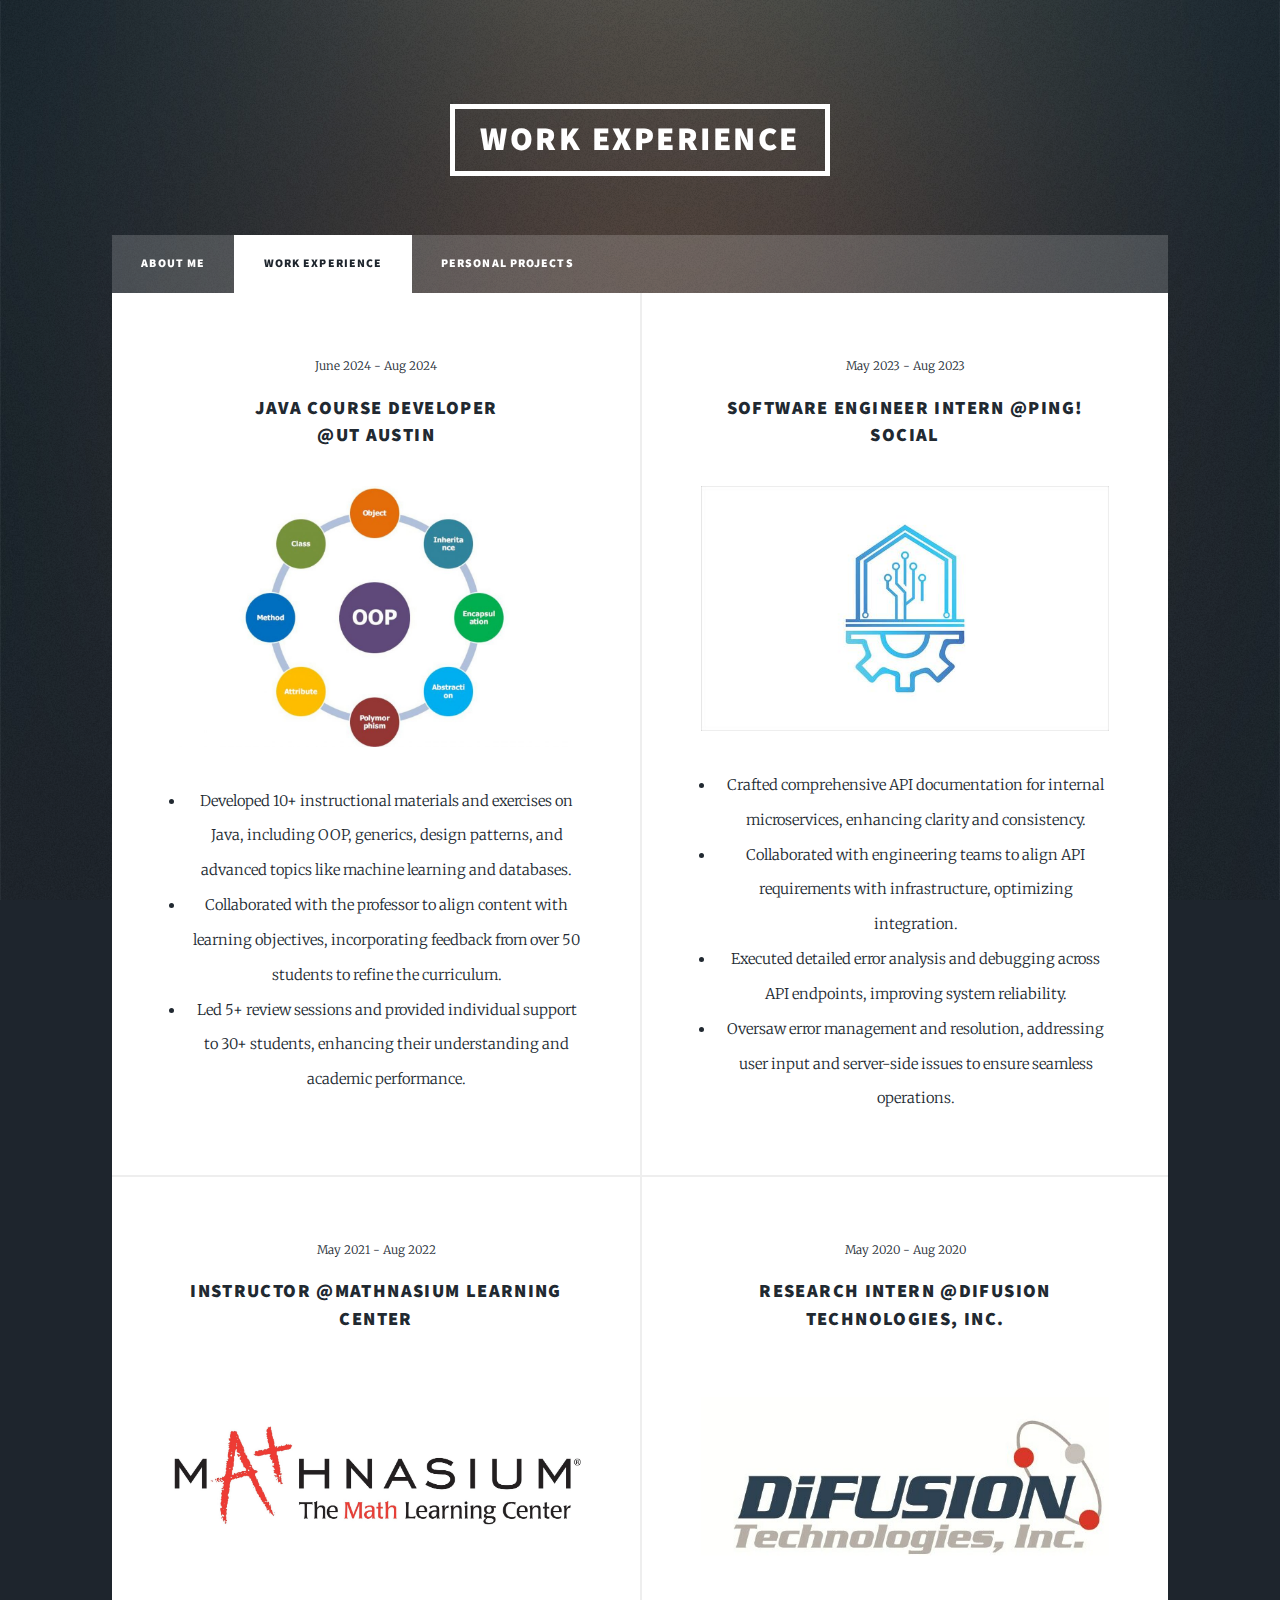
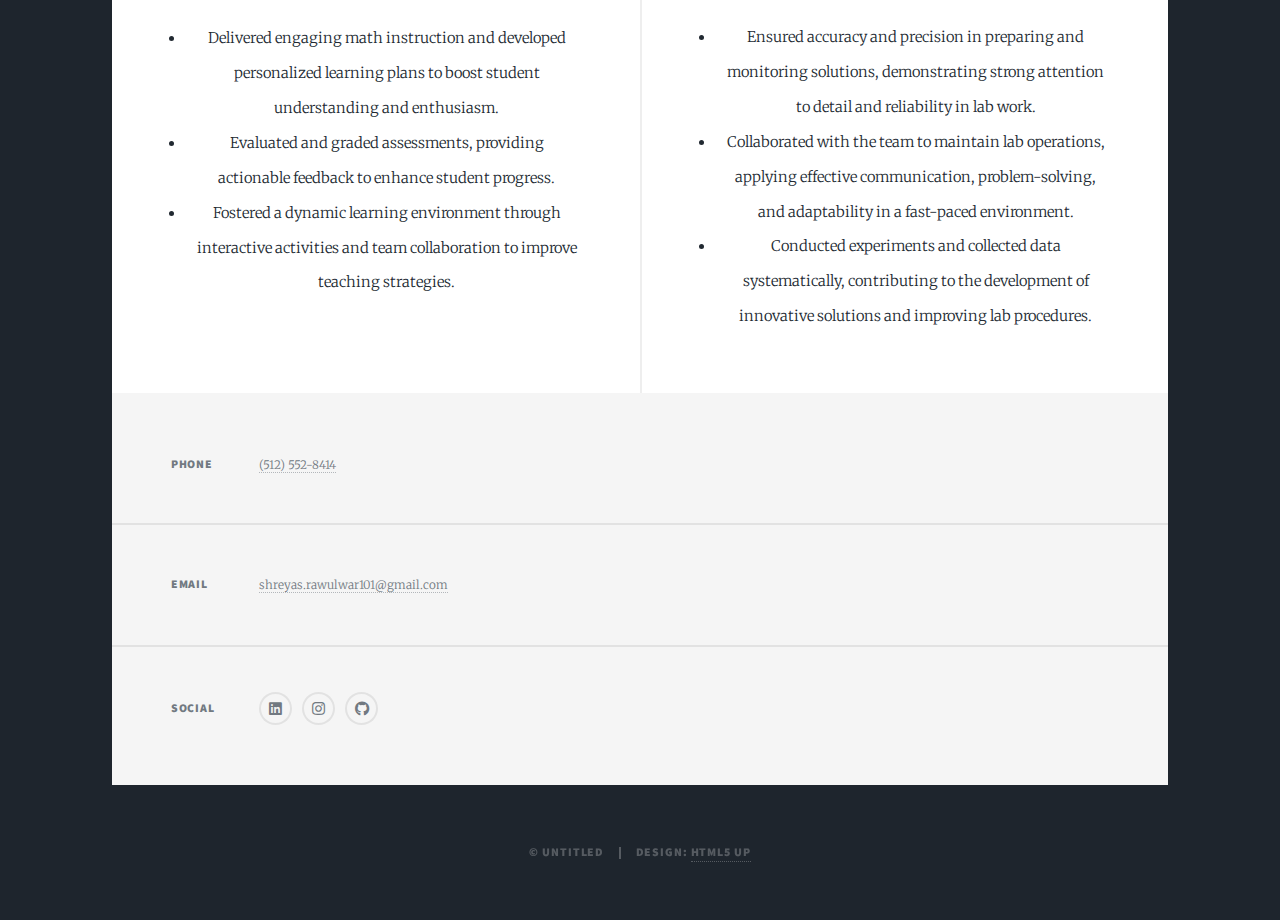
==== commit 83b39fc0: "Update generic.html" ====
--- a/generic.html
+++ b/generic.html
@@ -46,9 +46,9 @@
 									</header>
 									<a href="#" class="image fit"><img src="images/java_course_developer.jpg" alt="" /></a>
 									<ul>
-										<li>Created detailed instructional materials for Java topics such as OOP, generics, and design patterns, enriching the curriculum for university courses.</li>
-										<li>Designed comprehensive exercises on advanced topics like machine learning, databases, and multithreading, providing students with real-world programming challenges.</li>
-										<li>Collaborated closely with the professor to align course content with learning objectives, integrating feedback for iterative refinement.</li>
+										<li>Developed 10+ instructional materials and exercises on Java, including OOP, generics, design patterns, and advanced topics like machine learning and databases.</li>
+										<li>Collaborated with the professor to align content with learning objectives, incorporating feedback from over 50 students to refine the curriculum.</li>
+										<li>Led 5+ review sessions and provided individual support to 30+ students, enhancing their understanding and academic performance.</li>
 									</ul>
 								</article>
 								<article>
@@ -83,9 +83,9 @@
 									</header>
 									<a href="#" class="image fit"><img src="images/difusion.jpg" alt="" /></a>
 									<ul>
-										<li>Delivered engaging math instruction and developed personalized learning plans to boost student understanding and enthusiasm.</li>
-										<li>Evaluated and graded assessments, providing actionable feedback to enhance student progress.</li>
-										<li>Fostered a dynamic learning environment through interactive activities and team collaboration to improve teaching strategies.</li>
+										<li>Ensured accuracy and precision in preparing and monitoring solutions, demonstrating strong attention to detail and reliability in lab work.</li>
+										<li>Collaborated with the team to maintain lab operations, applying effective communication, problem-solving, and adaptability in a fast-paced environment.</li>
+										<li>Conducted experiments and collected data systematically, contributing to the development of innovative solutions and improving lab procedures.</li>
 									</ul>
 								</article>
 							</section>
@@ -130,4 +130,4 @@
 			<script src="assets/js/main.js"></script>
 
 	</body>
-</html>+</html>
